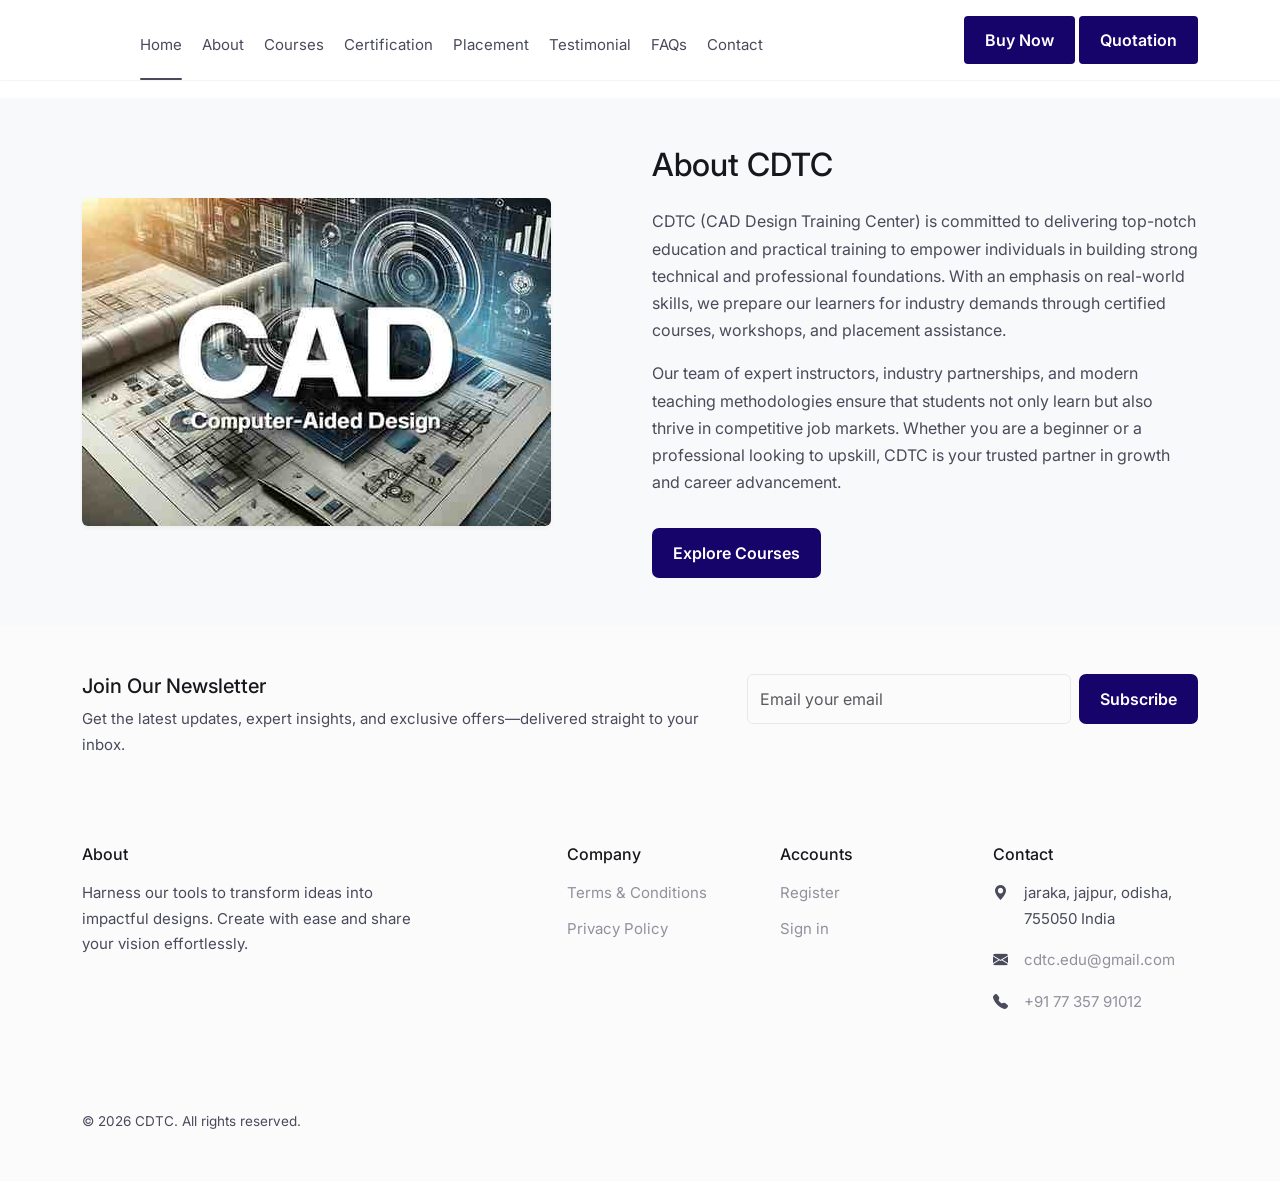
==== about.html @ 12bd9ea6 "added separate pages" ====
<!DOCTYPE html>
<html lang="en">

<head>
    <meta charset="utf-8">
    <meta name="viewport" content="width=device-width, initial-scale=1">
    <title> CDTC Official </title>

    <!-- ======= Google Font =======-->
    <link rel="preconnect" href="https://fonts.googleapis.com">
    <link rel="preconnect" href="https://fonts.gstatic.com" crossorigin="">
    <link href="https://fonts.googleapis.com/css2?family=Inter:wght@100..900&amp;display=swap" rel="stylesheet">
    <!-- End Google Font-->

    <!-- ======= Styles =======-->
    <link href="assets/vendors/bootstrap/bootstrap.min.css" rel="stylesheet">
    <link href="assets/vendors/bootstrap-icons/font/bootstrap-icons.min.css" rel="stylesheet">
    <link href="assets/vendors/glightbox/glightbox.min.css" rel="stylesheet">
    <link href="assets/vendors/swiper/swiper-bundle.min.css" rel="stylesheet">
    <link href="assets/vendors/aos/aos.css" rel="stylesheet">
    <!-- End Styles-->

    <!-- ======= Theme Style =======-->
    <link href="assets/css/style.css" rel="stylesheet">
    <!-- End Theme Style-->



    <!-- ======= Apply theme =======-->
    <script>
        // Apply the theme as early as possible to avoid flicker
        (function () {
            const storedTheme = localStorage.getItem('theme') || 'light';
            document.documentElement.setAttribute('data-bs-theme', storedTheme);
        })();
    </script>
</head>

<body>


    <!-- ======= Site Wrap =======-->
    <div class="site-wrap">

        <!-- ======= Header =======-->
        <header class="fbs__net-navbar navbar navbar-expand-lg dark" aria-label="freebootstrap.net navbar">
            <div class="container d-flex align-items-center justify-content-between">


                <!-- Start Logo-->
                <a class="navbar-brand w-auto" href="index.html">
                  
                   <!-- <img class="logo dark img-fluid" src="assets/images/logo-dark.svg"
                        alt="FreeBootstrap.net image placeholder">

                  <img class="logo light img-fluid" src="assets/images/logo-light.svg"
                        alt="FreeBootstrap.net image placeholder">
                </a> -->
                <!-- End Logo-->

                <!-- Start offcanvas-->
                <div class="offcanvas offcanvas-start w-75" id="fbs__net-navbars" tabindex="-1"
                    aria-labelledby="fbs__net-navbarsLabel">


                    <div class="offcanvas-header">
                        <div class="offcanvas-header-logo">

                            <a class="logo-link" id="fbs__net-navbarsLabel" href="index.html">


                             <img class="logo dark img-fluid" src="assets/images/logo-dark.svg"
                                    alt="FreeBootstrap.net image placeholder">

                               <img class="logo light img-fluid" src="assets/images/logo-light.svg"
                                    alt="FreeBootstrap.net image placeholder"></a>

                        </div>
                        <button class="btn-close btn-close-black" type="button" data-bs-dismiss="offcanvas"
                            aria-label="Close"></button>
                    </div>

                <div class="offcanvas-body align-items-lg-center">
                    <ul class="navbar-nav nav me-auto ps-lg-5 mb-2 mb-lg-0">
                        <li class="nav-item"><a class="nav-link scroll-link active" aria-current="page" href="index.html">Home</a></li>
                        <li class="nav-item"><a class="nav-link scroll-link" href="about.html">About</a></li>
                        <li class="nav-item"><a class="nav-link scroll-link" href="course.html">Courses</a></li>
                        <li class="nav-item"><a class="nav-link scroll-link" href="certification.html">Certification</a>
                        </li>
                        <li class="nav-item"><a class="nav-link scroll-link" href="placement.html">Placement</a></li>
                        <li class="nav-item"><a class="nav-link scroll-link" href="testimonial.html">Testimonial</a>
                        </li>
                        <li class="nav-item"><a class="nav-link scroll-link" href="faqs.html">FAQs</a></li>
                        <li class="nav-item"><a class="nav-link scroll-link" href="contact.html">Contact</a></li>
                    </ul>
                </div>
                </div>
                <!-- End offcanvas-->

                <div class="ms-auto w-auto">


                    <div class="header-social d-flex align-items-center gap-1"><a class="btn btn-primary py-2"
                            href="#">Buy Now</a>
                        <div class="header-social d-flex align-items-center gap-1"><a class="btn btn-primary py-2"
                                href="./assets/pages/quotation.html">Quotation</a>

                            <button class="fbs__net-navbar-toggler justify-content-center align-items-center ms-auto"
                                data-bs-toggle="offcanvas" data-bs-target="#fbs__net-navbars"
                                aria-controls="fbs__net-navbars" aria-label="Toggle navigation" aria-expanded="false">
                                <svg class="fbs__net-icon-menu" xmlns="http://www.w3.org/2000/svg" width="24"
                                    height="24" viewbox="0 0 24 24" fill="none" stroke="currentColor" stroke-width="2"
                                    stroke-linecap="round" stroke-linejoin="round">
                                    <line x1="21" x2="3" y1="6" y2="6"></line>
                                    <line x1="15" x2="3" y1="12" y2="12"></line>
                                    <line x1="17" x2="3" y1="18" y2="18"></line>
                                </svg>
                                <svg class="fbs__net-icon-close" xmlns="http://www.w3.org/2000/svg" width="24"
                                    height="24" viewbox="0 0 24 24" fill="none" stroke="currentColor" stroke-width="2"
                                    stroke-linecap="round" stroke-linejoin="round">
                                    <path d="M18 6 6 18"></path>
                                    <path d="m6 6 12 12"></path>
                                </svg>
                            </button>

                        </div>

                    </div>
                </div>
        </header>
        <div style="height: 50px;"></div>
        <!-- End Header-->

        <!-- ======= Main =======-->
        <main>

    <!-- ======= About Section =======-->
    <section id="about" class="pt-5 pb-5 bg-light mt-5">
        <div class="container">
            <div class="row align-items-center">
                <div class="col-md-6 mb-4 mb-md-0" data-aos="fade-right">
                    <img src="./assets//AdvantagesofSolidworksOverAutoca-1.jpeg" alt="About CDTC" class="img-fluid rounded shadow-sm">
                </div>
                <div class="col-md-6" data-aos="fade-left">
                    <h2 class="mb-4">About CDTC</h2>
                    <p>
                        CDTC (CAD Design Training Center) is committed to delivering top-notch education and
                        practical training
                        to empower individuals in building strong technical and professional foundations. With an emphasis
                        on real-world
                        skills, we prepare our learners for industry demands through certified courses, workshops, and
                        placement assistance.
                    </p>
                    <p>
                        Our team of expert instructors, industry partnerships, and modern teaching methodologies ensure that
                        students not
                        only learn but also thrive in competitive job markets. Whether you are a beginner or a professional
                        looking to upskill,
                        CDTC is your trusted partner in growth and career advancement.
                    </p>
                    <a href="course.html" class="btn btn-primary mt-3">Explore Courses</a>
                </div>
            </div>
        </div>
    </section>


    <!-- ======= End About Section =======-->

    
            <!-- ======= Footer =======-->
            <footer class="footer pt-5 pb-5">
                <div class="container">
                    <div class="row mb-5 pb-4">
                        <div class="col-md-7">
                            <h2 class="fs-5">Join Our Newsletter</h2>
                            <p>Get the latest updates, expert insights, and exclusive offers—delivered straight to your
                                inbox.</p>

                        </div>
                        <div class="col-md-5">
                            <form class="d-flex gap-2">
                                <input class="form-control" type="email" placeholder="Email your email" required="">
                                <button class="btn btn-primary fs-6" type="submit">Subscribe</button>
                            </form>
                        </div>
                    </div>
                    <div class="row justify-content-between mb-5 g-xl-5">
                        <div class="col-md-4 mb-5 mb-lg-0">
                            <h3 class="mb-3">About</h3>
                            <p class="mb-4">Harness our tools to transform ideas into impactful designs. Create with
                                ease and share your vision
                                effortlessly.</p>

                        </div>
                        <div class="col-md-7">
                            <div class="row g-2">
                                <div class="col-md-6 col-lg-4 mb-4 mb-lg-0">
                                    <h3 class="mb-3">Company</h3>
                                    <ul class="list-unstyled">

                                        <li><a href="page-terms-conditions.html">Terms &amp; Conditions</a></li>
                                        <li><a href="page-privacy-policy.html">Privacy Policy</a></li>

                                    </ul>
                                </div>
                                <div class="col-md-6 col-lg-4 mb-4 mb-lg-0">
                                    <h3 class="mb-3">Accounts</h3>
                                    <ul class="list-unstyled">
                                        <li><a href="page-signup.html">Register</a></li>
                                        <li><a href="page-signin.html">Sign in</a></li>



                                    </ul>
                                </div>
                                <div class="col-md-6 col-lg-4 mb-4 mb-lg-0 quick-contact">
                                    <h3 class="mb-3">Contact</h3>
                                    <p class="d-flex mb-3"><i class="bi bi-geo-alt-fill me-3"></i><span>jaraka, jajpur,
                                            odisha,
                                            <br> 755050 India</span></p>
                                    <a class="d-flex mb-3"
                                        href="https://mail.google.com/mail/?view=cm&fs=1&to=cdtc.edu@gmail.com"><i
                                            class="bi bi-envelope-fill me-3"></i><span>cdtc.edu@gmail.com
                                        </span></a>
                                    <a class="d-flex mb-3" href="tel://+123456789900"><i
                                            class="bi bi-telephone-fill me-3"></i><span>+91 77 357 91012</span></a><a
                                        class="d-flex mb-3" href="https://freebootstrap.net"></a>
                                </div>
                            </div>
                        </div>
                    </div>
                    <div class="row credits pt-3">
                        <div class="col-xl-8 text-center text-xl-start mb-3 mb-xl-0">
            
                            &copy;
                            <script>document.write(new Date().getFullYear());</script> CDTC.
                            All rights reserved.
                        </div>
                     
                    </div>
                </div>
            </footer>
            <!-- End Footer-->

        </main>
    </div>

    <!-- ======= Back to Top =======-->
    <button id="back-to-top"><i class="bi bi-arrow-up-short"></i></button>
    <!-- End Back to top-->

    <!-- ======= Javascripts =======-->
    <script src="assets/vendors/bootstrap/bootstrap.bundle.min.js"></script>
    <script src="assets/vendors/gsap/gsap.min.js"></script>
    <script src="assets/vendors/imagesloaded/imagesloaded.pkgd.min.js"></script>
    <script src="assets/vendors/isotope/isotope.pkgd.min.js"></script>
    <script src="assets/vendors/glightbox/glightbox.min.js"></script>
    <script src="assets/vendors/swiper/swiper-bundle.min.js"></script>
    <script src="assets/vendors/aos/aos.js"></script>
    <script src="assets/vendors/purecounter/purecounter.js"></script>
    <script src="assets/js/custom.js"></script>
    <script src="./assets/js/contactEmail.js"></script>
    <!-- End JavaScripts-->
</body>

</html>
---- assets/css/style.css ----
/*
Template name: Nova
Template author: FreeBootstrap.net
Author website: https://freebootstrap.net/
License: https://freebootstrap.net/license
Buy Pro
*/
:root,
[data-bs-theme=light] {
  --bs-body-bg: #ffffff;
  --bs-body-color: #494B5B;
  --bs-primary: #17046b;
  --bs-primary-rgb: 33, 92, 92;
  --bs-primary-hover: #1e1bd4;
  --bs-primary-hover-rgb: 20, 75, 75;
  --bs-secondary: #CCE8C9;
  --bs-secondary-rgb: 204, 232, 201;
  --bs-heading-color: #16181B;
  --inverse-color: #494B5B;
  --inverse-color-rgb: 73, 75, 91;
  --bs-link-color: var(--bs-primary);
  --nav-bg: #ffffff;
  --nav-color: #fff;
  --nav-hover-color: #1f6bff;
  --dropdown-bg: #ffffff;
  --dropdown-color: #1f6bff;
  --dropdown-hover-bg: #f7f7f7;
  --nav-inverse: #000000;
  --nav-inverse-alt: #ffffff;
}

.form-control:focus {
  color: #212529;
  background-color: #fff;
  border-color: #86b7fe;
  outline: 0;
  box-shadow: 0 0 0 0.25rem rgba(13, 110, 253, 0.25);
}



body {
  font: 1rem/1.7 "Inter", sans-serif;
  background-color: var(--bs-body-bg);
  color: var(--bs-body-color);
  -webkit-font-smoothing: antialiased;
  -moz-osx-font-smoothing: grayscale;
}

.site-wrap {
  position: relative;
}

::-moz-selection {
  background-color: var(--bs-black);
  color: var(--bs-white);
}

::selection {
  background-color: var(--bs-black);
  color: var(--bs-white);
}

a {
  -webkit-transition: 0.3s all ease-in-out;
  transition: 0.3s all ease-in-out;
  color: var(--bs-primary);
  text-decoration: underline;
}
a:hover {
  text-decoration: none;
}

h1,
h2,
h3,
h4,
h5,
h6 {
  color: var(--bs-heading-color);
}

.container {
  max-width: 1140px;
}

.section {
  padding: 70px 0;
  scroll-margin-top: 60px;
}
@media (max-width: 767.98px) {
  .section {
    padding: 40px 0;
  }
}
.section.first-section {
  padding-top: 100px;
}
@media (min-width: 992px) {
  .section.first-section {
    padding-top: 130px;
  }
}

.text-heading-color {
  color: var(--bs-heading-color);
}

.shadow-sm {
  -webkit-box-shadow: 0 0.125rem 0.25rem 0 rgba(var(--bs-black-rgb), 0.05) !important;
          box-shadow: 0 0.125rem 0.25rem 0 rgba(var(--bs-black-rgb), 0.05) !important;
}

.shadow {
  -webkit-box-shadow: 0 0.5rem 1rem 0 rgba(var(--bs-black-rgb), 0.05) !important;
          box-shadow: 0 0.5rem 1rem 0 rgba(var(--bs-black-rgb), 0.05) !important;
}

.shadow-lg {
  -webkit-box-shadow: 0 1rem 3rem 0 rgba(var(--bs-black-rgb), 0.05) !important;
          box-shadow: 0 1rem 3rem 0 rgba(var(--bs-black-rgb), 0.05) !important;
}

.list-checked {
  padding: 0;
  margin: 0;
  color: var(--bs-body-color);
}
.list-checked li {
  position: relative;
  margin-bottom: 10px;
  display: -webkit-box;
  display: -ms-flexbox;
  display: flex;
  -webkit-box-align: start;
      -ms-flex-align: start;
          align-items: start;
  gap: 10px;
}
.list-checked li i {
  width: 30px;
  height: 30px;
  text-align: center;
  line-height: 30px;
  display: inline-block;
  background-color: rgba(var(--bs-primary-rgb), 0.1);
  border-radius: 50%;
  color: var(--bs-primary);
  font-size: 20px;
}
.list-checked li:before {
  position: absolute;
  display: inline-block;
  left: 0;
  content: "";
  vertical-align: -0.125em;
  background-repeat: no-repeat;
  background-position: right center;
  background-size: 1.5625rem 1.5625rem;
  width: 1.5625rem;
  height: 1.5625rem;
}

.btn {
  padding: 12px 20px;
  background-color: var(--bs-primary);
  color: var(--bs-white);
  border: 1px solid transparent;
  border-radius: 7px;
  font-weight: 600;
  position: relative;
}
.btn:hover, .btn:active, .btn:focus {
  color: var(--bs-white);
  background-color: var(--bs-primary-hover) !important;
  border: 1px solid var(--bs-primary-hover) !important;
}
.btn.btn-white.hover-outline {
  background-color: var(--bs-white) !important;
  color: var(--bs-black) !important;
  border: 1px solid transparent !important;
}
.btn.btn-white.hover-outline:hover {
  color: var(--bs-white) !important;
  background-color: transparent !important;
  border: 1px solid var(--bs-white) !important;
}
.btn.btn-white-outline {
  border: 1px solid rgba(var(--inverse-color-rgb), 0.2) !important;
  color: var(--inverse-color) !important;
  background-color: transparent;
}
.btn.btn-white-outline:hover, .btn.btn-white-outline:focus, .btn.btn-white-outline:active {
  background-color: transparent !important;
  border: 1px solid rgba(var(--inverse-color-rgb), 0.5) !important;
}

.block-squares {
  position: absolute;
  bottom: -12px;
  right: 0;
  z-index: 1;
  width: auto;
}

.form-control {
  padding-top: 10px;
  padding-bottom: 10px;
  border-width: 1px;
  font-size: 16px;
  background-color: transparent;
  border-color: rgba(var(--inverse-color-rgb), 0.1);
}



.a-link i {
  font-size: 26px;
  margin-left: 10px;
  -webkit-transition: 0.25s all ease-in-out;
  transition: 0.25s all ease-in-out;
}
.a-link:hover i {
  margin-left: 15px;
}

.page-title {
  padding-top: 100px !important;
  padding-bottom: 50px !important;
  background-color: rgba(var(--inverse-color-rgb), 0.03);
}

.special-link .icons {
  display: inline-block;
  width: 38px;
  height: 38px;
  line-height: 38px;
  border-radius: 50%;
  text-align: center;
  position: relative;
  border: 1px solid rgba(var(--inverse-color-rgb), 0.2);
}

.special-link .icons i {
  font-size: 25px;
  position: relative;
  display: inline-block;
  position: absolute;
  -webkit-transition: 0.3s all ease-in-out;
  transition: 0.3s all ease-in-out;
}
.special-link .icons i.icon-1 {
  opacity: 1;
  visibility: visible;
  top: 50%;
  left: 50%;
  -webkit-transform: translate(-50%, -50%) rotate(-45deg);
          transform: translate(-50%, -50%) rotate(-45deg);
}
.special-link .icons i.icon-2 {
  opacity: 0;
  visibility: hidden;
  top: 80%;
  left: 20%;
  -webkit-transform: translate(-50%, -50%) rotate(-45deg);
          transform: translate(-50%, -50%) rotate(-45deg);
}
.special-link:hover .icons .icon-1 {
  opacity: 0;
  visibility: hidden;
  top: 20%;
  left: 80%;
  -webkit-transform: translate(-50%, -50%) rotate(-45deg);
          transform: translate(-50%, -50%) rotate(-45deg);
}
.special-link:hover .icons .icon-2 {
  opacity: 1;
  visibility: visible;
  top: 50%;
  left: 50%;
  -webkit-transform: translate(-50%, -50%) rotate(-45deg);
          transform: translate(-50%, -50%) rotate(-45deg);
}

.fbs__net-navbar {
  position: absolute;
  top: 0;
  -webkit-transition: 0.3s all ease-in-out;
  transition: 0.3s all ease-in-out;
  z-index: 99999;
  width: 100%;
  background-color: transparent !important;
  border: none;
}
@media (min-width: 992px) {
  .fbs__net-navbar {
    padding-top: 0;
    padding-bottom: 0;
  }
}
.fbs__net-navbar > .container {
  position: relative;
}
.fbs__net-navbar.relative {
  position: absolute;
}
.fbs__net-navbar .navbar-brand {
  color: var(--bs-white);
  font-size: 30px;
  font-weight: bold;
}
.fbs__net-navbar .navbar-brand .logo.dark {
  display: none;
}
.fbs__net-navbar .navbar-brand .logo.light {
  display: block;
}
.fbs__net-navbar .navbar-nav > li > .nav-link {
  position: relative;
  padding-top: 22px;
  padding-bottom: 22px;
  padding-left: 10px;
  padding-right: 10px;
  font-size: 0.9375rem;
  color: rgba(var(--bs-white-rgb), 1);
  -webkit-transition: 0.3s all ease;
  transition: 0.3s all ease;
  position: relative;
}
@media (max-width: 991.98px) {
  .fbs__net-navbar .navbar-nav > li > .nav-link {
    color: var(--inverse-color);
  }
}
.fbs__net-navbar .navbar-nav > li > .nav-link:before {
  content: "";
  position: absolute;
  width: calc(100% - 20px);
  -webkit-transform: scaleX(0);
          transform: scaleX(0);
  border-radius: 5px;
  height: 1.5px;
  bottom: 0;
  left: 10px;
  background: currentcolor;
  -webkit-transform-origin: bottom right;
          transform-origin: bottom right;
  -webkit-transition: -webkit-transform 0.35s ease-out;
  transition: -webkit-transform 0.35s ease-out;
  transition: transform 0.35s ease-out;
  transition: transform 0.35s ease-out, -webkit-transform 0.35s ease-out;
}
.fbs__net-navbar .navbar-nav > li > .nav-link:hover::before {
  -webkit-transform: scaleX(1);
          transform: scaleX(1);
  -webkit-transform-origin: bottom left;
          transform-origin: bottom left;
}
.fbs__net-navbar .navbar-nav > li > .nav-link:hover, .fbs__net-navbar .navbar-nav > li > .nav-link:focus {
  color: var(--bs-white);
}
@media (max-width: 991.98px) {
  .fbs__net-navbar .navbar-nav > li > .nav-link:hover, .fbs__net-navbar .navbar-nav > li > .nav-link:focus {
    color: var(--inverse-color) !important;
  }
}
@media (max-width: 767.98px) {
  .fbs__net-navbar .navbar-nav > li > .nav-link {
    padding-top: 5px;
    padding-bottom: 5px;
  }
}
.fbs__net-navbar .navbar-nav > li > .nav-link.active {
  color: var(--bs-white);
}
@media (max-width: 991.98px) {
  .fbs__net-navbar .navbar-nav > li > .nav-link.active {
    color: var(--inverse-color);
  }
}
.fbs__net-navbar .navbar-nav > li > .nav-link.active:before {
  content: "";
  -webkit-transform-origin: bottom left;
          transform-origin: bottom left;
  -webkit-transform: scaleX(1);
          transform: scaleX(1);
}
.fbs__net-navbar .navbar-nav > li > .nav-link.dropdown-toggle {
  display: -webkit-box;
  display: -ms-flexbox;
  display: flex;
  -webkit-box-align: center;
      -ms-flex-align: center;
          align-items: center;
  -webkit-box-pack: justify;
      -ms-flex-pack: justify;
          justify-content: space-between;
}
.fbs__net-navbar .navbar-nav > li > .nav-link.dropdown-toggle::after {
  display: none;
  content: "";
}
@media (max-width: 991.98px) {
  .fbs__net-navbar .navbar-nav > li > .nav-link {
    padding-top: 10px;
    padding-bottom: 10px;
  }
}
.fbs__net-navbar .navbar-nav .dropdown-menu {
  background-color: var(--nav-bg);
}
.fbs__net-navbar .navbar-nav .dropdown-menu .nav-link:hover {
  background-color: var(--dropdown-hover-bg) !important;
  color: var(--inverse-color);
}
.fbs__net-navbar .navbar-nav .dropdown-toggle::after {
  display: none;
}
.fbs__net-navbar .navbar-nav .dropdown-toggle .bi-chevron-down {
  margin-left: 0.5rem;
}
.fbs__net-navbar .fbs__net-navbar-toggler {
  width: 50px;
  height: 50px;
  border-radius: 50%;
  position: relative;
  background-color: var(--bs-black);
  color: var(--bs-white);
  border: none;
  display: none;
}
@media (max-width: 991.98px) {
  .fbs__net-navbar .fbs__net-navbar-toggler {
    display: -webkit-box;
    display: -ms-flexbox;
    display: flex;
  }
}
.fbs__net-navbar .navbar-brand {
  margin-right: 0 !important;
}
.fbs__net-navbar .navbar-nav .dropdown > .dropdown-menu,
.fbs__net-navbar .navbar-nav .dropend > .dropdown-menu,
.fbs__net-navbar .navbar-nav .dropstart > .dropdown-menu {
  border: none !important;
  padding-left: 10px;
  padding-right: 10px;
  -webkit-box-shadow: 0 0.1875rem 0.375rem rgba(var(--bs-black-rgb), 0.1);
          box-shadow: 0 0.1875rem 0.375rem rgba(var(--bs-black-rgb), 0.1);
}
@media (min-width: 992px) {
  .fbs__net-navbar .navbar-nav .dropdown > .dropdown-menu,
  .fbs__net-navbar .navbar-nav .dropend > .dropdown-menu,
  .fbs__net-navbar .navbar-nav .dropstart > .dropdown-menu {
    padding-left: 10px;
    padding-right: 10px;
    width: 200px;
    border: none;
  }
}
.fbs__net-navbar .navbar-nav .dropdown > .dropdown-menu .dropdown-item,
.fbs__net-navbar .navbar-nav .dropdown > .dropdown-menu .nav-link,
.fbs__net-navbar .navbar-nav .dropend > .dropdown-menu .dropdown-item,
.fbs__net-navbar .navbar-nav .dropend > .dropdown-menu .nav-link,
.fbs__net-navbar .navbar-nav .dropstart > .dropdown-menu .dropdown-item,
.fbs__net-navbar .navbar-nav .dropstart > .dropdown-menu .nav-link {
  font-size: 0.875rem;
  padding: 10px 10px;
  -webkit-transition: 0.3s all ease;
  transition: 0.3s all ease;
  border-radius: 0.5rem;
}
@media (min-width: 992px) {
  .fbs__net-navbar .navbar-nav .dropdown:hover > .dropdown-menu,
  .fbs__net-navbar .navbar-nav .dropend:hover > .dropdown-menu,
  .fbs__net-navbar .navbar-nav .dropstart:hover > .dropdown-menu {
    display: block;
    -webkit-animation: fadeInUp 0.3s ease;
            animation: fadeInUp 0.3s ease;
  }
}
@media (min-width: 992px) {
  .fbs__net-navbar .navbar-nav .dropend:hover > .dropdown-menu {
    position: absolute;
    top: 0;
    left: 100%;
    -webkit-animation: fadeInRight 0.3s ease;
            animation: fadeInRight 0.3s ease;
  }
}
@media (min-width: 992px) {
  .fbs__net-navbar .navbar-nav .dropstart:hover > .dropdown-menu {
    position: absolute;
    top: 0;
    right: 100%;
    -webkit-animation: fadeInLeft 0.3s ease;
            animation: fadeInLeft 0.3s ease;
  }
}
.fbs__net-navbar .navbar-nav .dropdown-toggle::before {
  display: none;
}
.fbs__net-navbar .navbar-nav .dropdown-toggle::after {
  display: none;
}
.fbs__net-navbar .navbar-nav li.dropend > a,
.fbs__net-navbar .navbar-nav li.dropstart > a {
  position: relative;
}
.fbs__net-navbar .navbar-nav li.dropend > a .bi,
.fbs__net-navbar .navbar-nav li.dropstart > a .bi {
  position: absolute;
  right: 10px;
  top: 50%;
  -webkit-transform: translateY(-50%);
          transform: translateY(-50%);
}
@media (max-width: 991.98px) {
  .fbs__net-navbar .navbar-nav li.dropend > a .bi,
  .fbs__net-navbar .navbar-nav li.dropstart > a .bi {
    -webkit-transform: rotate(90deg);
            transform: rotate(90deg);
    margin-top: -10px;
  }
}
.fbs__net-navbar .navbar-nav li.dropend > a::after,
.fbs__net-navbar .navbar-nav li.dropstart > a::after {
  display: none;
}
.fbs__net-navbar .navbar-nav li.dropend > a {
  position: relative;
}
.fbs__net-navbar .navbar-nav li.dropend > a:hover {
  background-color: var(--dropdown-hover-bg) !important;
}
.fbs__net-navbar .navbar-nav li.dropend > a .caret {
  position: absolute;
  right: 10px;
}
.fbs__net-navbar .navbar-nav li.dropstart > a {
  position: relative;
}
.fbs__net-navbar .navbar-nav li.dropstart > a:hover {
  background-color: var(--dropdown-hover-bg) !important;
}
.fbs__net-navbar .navbar-nav li.dropstart > a .caret {
  position: absolute;
  left: 10px;
}
.fbs__net-navbar .navbar-toggler:hover, .fbs__net-navbar .navbar-toggler:focus, .fbs__net-navbar .navbar-toggler:active {
  outline: none;
  -webkit-box-shadow: none;
          box-shadow: none;
}
.fbs__net-navbar .header-social a {
  -webkit-transition: 0.3s all ease;
  transition: 0.3s all ease;
  color: var(--bs-white);
  width: 30px;
  height: 30px;
  line-height: 30px;
  text-align: center;
  border-radius: 4px;
  display: inline-block;
  background-color: transparent;
}
.fbs__net-navbar .header-social a:hover {
  background-color: rgba(var(--bs-white-rgb), 0.1);
}
@media (min-width: 992px) {
  .fbs__net-navbar .header-social a {
    color: var(--bs-white);
  }
}
.fbs__net-navbar .header-social .btn {
  width: auto !important;
  height: auto !important;
  background-color: var(--bs-primary) !important;
  color: var(--bs-white) !important;
}
@media (max-width: 575.98px) {
  .fbs__net-navbar .header-social .btn {
    display: none;
  }
}
.fbs__net-navbar.active {
  position: fixed;
  top: 0;
  width: 100%;
  background-color: var(--nav-bg) !important;
  -webkit-box-shadow: 0 0.1875rem 0.375rem rgba(var(--bs-black-rgb), 0.05) !important;
          box-shadow: 0 0.1875rem 0.375rem rgba(var(--bs-black-rgb), 0.05) !important;
}
.fbs__net-navbar.active .navbar-brand {
  color: rgba(var(--inverse-color-rgb), 1) !important;
}
.fbs__net-navbar.active .navbar-brand .logo.dark {
  display: block;
}

.fbs__net-navbar.active .navbar-brand .logo.light {
  display: none;
}

.fbs__net-navbar.active .nav-link {
  color: rgba(var(--inverse-color-rgb), 1) !important;
}
.fbs__net-navbar.active .nav-link:hover {
  color: rgba(var(--inverse-color-rgb), 1) !important;
}
.fbs__net-navbar.active .header-social a {
  -webkit-transition: 0.3s all ease;
  transition: 0.3s all ease;
  color: var(--inverse-color);
}
.fbs__net-navbar.active .header-social a:hover {
  background-color: rgba(var(--inverse-color-rgb), 0.1);
}
@media (min-width: 992px) {
  .fbs__net-navbar.active .header-social a {
    color: rgba(var(--inverse-color-rgb), 1) !important;
  }
}
.fbs__net-navbar.active .header-social .btn {
  width: auto !important;
  height: auto !important;
  background-color: var(--bs-primary) !important;
  color: var(--bs-white) !important;
}
.fbs__net-navbar.active .navbar-nav > li > .dropdown-toggle:hover {
  color: var(--inverse-color) !important;
}
.fbs__net-navbar.active .navbar-nav > li > .nav-link.dropdown-toggle::after {
  display: none;
  content: "";
}
.fbs__net-navbar.active .navbar-nav li.dropdown a:hover,
.fbs__net-navbar.active .navbar-nav li.dropend a:hover,
.fbs__net-navbar.active .navbar-nav li.dropstart a:hover {
  color: var(--inverse-color) !important;
}
.fbs__net-navbar .fbs__net-icon-menu {
  display: block;
}
.fbs__net-navbar .fbs__net-icon-close {
  display: none;
}
.offcanvas-active .fbs__net-navbar .fbs__net-icon-menu {
  display: none;
}
.offcanvas-active .fbs__net-navbar .fbs__net-icon-close {
  display: block;
}
.fbs__net-navbar.dark {
  -webkit-box-shadow: 0 0px 2px rgba(var(--inverse-color-rgb), 0.15);
          box-shadow: 0 0px 2px rgba(var(--inverse-color-rgb), 0.15);
}
.fbs__net-navbar.dark .navbar-brand .logo.dark {
  display: block;
}

.fbs__net-navbar.dark .navbar-brand .logo.light {
  display: none;
}

.fbs__net-navbar.dark a {
  color: var(--inverse-color) !important;
}
.fbs__net-navbar.dark a:hover {
  color: var(--inverse-color);
}
.fbs__net-navbar.dark .header-social a:hover {
  background-color: rgba(var(--inverse-color-rgb), 0.05);
}

.fbs__net-navbar.dark ul li a {
  color: rgba(var(--inverse-color-rgb), 1) !important;
}
.fbs__net-navbar.dark ul li a:hover {
  color: var(--inverse-color) !important;
}
.fbs__net-navbar .offcanvas-header .offcanvas-header-logo .logo-link .logo.dark {
  display: block;
}

.fbs__net-navbar .offcanvas-header .offcanvas-header-logo .logo-link .logo.light {
  display: none;
}


@-webkit-keyframes fadeInUp {
  from {
    opacity: 0;
    -webkit-transform: translateY(10px);
            transform: translateY(10px);
  }
  to {
    opacity: 1;
    -webkit-transform: translateY(0);
            transform: translateY(0);
  }
}

@keyframes fadeInUp {
  from {
    opacity: 0;
    -webkit-transform: translateY(10px);
            transform: translateY(10px);
  }
  to {
    opacity: 1;
    -webkit-transform: translateY(0);
            transform: translateY(0);
  }
}
@-webkit-keyframes fadeInRight {
  from {
    opacity: 0;
    -webkit-transform: translateX(10px);
            transform: translateX(10px);
  }
  to {
    opacity: 1;
    -webkit-transform: translateX(0);
            transform: translateX(0);
  }
}
@keyframes fadeInRight {
  from {
    opacity: 0;
    -webkit-transform: translateX(10px);
            transform: translateX(10px);
  }
  to {
    opacity: 1;
    -webkit-transform: translateX(0);
            transform: translateX(0);
  }
}
@-webkit-keyframes fadeInLeft {
  from {
    opacity: 0;
    -webkit-transform: translateX(-10px);
            transform: translateX(-10px);
  }
  to {
    opacity: 1;
    -webkit-transform: translateX(0);
            transform: translateX(0);
  }
}
@keyframes fadeInLeft {
  from {
    opacity: 0;
    -webkit-transform: translateX(-10px);
            transform: translateX(-10px);
  }
  to {
    opacity: 1;
    -webkit-transform: translateX(0);
            transform: translateX(0);
  }
}
.hero__v6 {
  padding: 10rem 0 !important;
}
.hero__v6 .hero-subtitle {
  background: color-mix(in srgb, var(--bs-secondary), transparent 70%);
  color: var(--bs-primary);
  display: inline-block;
  padding: 5px 12px;
  border-radius: 7px;
  font-weight: 600;
  font-size: 0.75rem;
  margin-bottom: 10px;
}

.hero__v6 .hero-title {
  font-size: 48px;
}
@media (max-width: 1199.98px) {
  .hero__v6 .hero-title {
    font-size: 40px;
  }
}
@media (max-width: 991.98px) {
  .hero__v6 .hero-title {
    font-size: 30px;
  }
}
.hero__v6 .logos .logos-title {
  font-size: 12px;
  letter-spacing: 1px;
  color: color-mix(in srgb, var(--bs-primary), transparent 10%);
}

.hero__v6 .logos img {
  width: 140px;
}
.hero__v6 .hero-img {
  position: relative;
}
.hero__v6 .hero-img .img-main {
  position: relative;
  z-index: 9;
}
.hero__v6 .hero-img .img-card {
  z-index: 10;
  border-radius: 20px;
  -webkit-box-shadow: 0 15px 40px 0 rgba(var(--bs-black-rgb), 0.1);
          box-shadow: 0 15px 40px 0 rgba(var(--bs-black-rgb), 0.1);
  position: absolute;
  max-width: 280px;
  bottom: -40px;
  left: -60px;
}
@media (max-width: 991.98px) {
  .hero__v6 .hero-img .img-card {
    left: 10px;
    max-width: 380px;
  }
}
@media (max-width: 575.98px) {
  .hero__v6 .hero-img .img-card {
    left: 10px;
    max-width: 280px;
  }
}

.features__v2 .icon {
  width: 60px;
  height: 60px;
  line-height: 60px;
  border-radius: 50%;
  background-color: var(--bs-secondary);
  color: var(--bs-primary);
}

.features__v2 .content {
  background-color: rgba(var(--bs-secondary-rgb), 0.2);
}

.features__v2 .btn-play i {
  width: 30px;
  height: 30px;
  line-height: 30px;
  border-radius: 50%;
  background-color: var(--bs-white);
  color: var(--bs-primary);
}

.about__v4 .subtitle {
  background-color: rgba(var(--bs-secondary-rgb), 0.2);
  color: var(--bs-primary);
  display: inline-block;
  padding: 5px 12px;
  border-radius: 7px;
  font-weight: 600;
  font-size: 0.75rem;
  margin-bottom: 10px;
}

.about__v4 .features li .icon {
  display: inline-block;
  width: 20px;
  height: 20px;
  line-height: 20px;
  background-color: var(--bs-primary);
  color: var(--bs-white);
}
.about__v4 .mission-statement {
  background-color: var(--bs-primary);
  position: relative;
  bottom: -20px;
  width: 100%;
}
.about__v4 .mission-statement h3 {
  font-size: 10px;
  color: var(--bs-secondary);
}
.about__v4 .mission-statement p {
  color: var(--bs-white);
}
.about__v4 .mission-icon {
  width: 50px;
  height: 50px;
  -webkit-box-flex: 0;
      -ms-flex: 0 0 50px;
          flex: 0 0 50px;
  line-height: 50px;
  display: inline-block;
  background-color: rgba(var(--bs-secondary-rgb), 0.1);
}
.about__v4 .mission-icon i {
  color: var(--bs-secondary);
}

.pricing__v2 .subtitle {
  background-color: rgba(var(--bs-secondary-rgb), 0.2);
  color: var(--bs-primary);
  display: inline-block;
  padding: 5px 12px;
  border-radius: 7px;
  font-weight: 600;
  font-size: 0.75rem;
  margin-bottom: 10px;
}

.pricing__v2 .price-table {
  border: 1px solid rgba(var(--inverse-color-rgb), 0.2);
}
.pricing__v2 .price-table .price {
  color: var(--bs-heading-color);
}
.pricing__v2 .price-table .price strong {
  font-size: 40px;
}
.pricing__v2 .price-table .icon {
  -webkit-box-flex: 0;
      -ms-flex: 0 0 20px;
          flex: 0 0 20px;
  width: 20px;
  height: 20px;
  line-height: 20px;
  text-align: center;
  border: 1px solid rgba(var(--bs-white-rgb), 0.2);
}
.pricing__v2 .popular {
  background-color: var(--bs-primary);
  color: var(--bs-white);
}
.pricing__v2 .popular .price {
  color: var(--bs-secondary);
}
.pricing__v2 .popular h3 {
  color: var(--bs-white);
}
.pricing__v2 .popular p {
  color: var(--bs-white);
}
.pricing__v2 .popular .pricing-features h4 {
  font-size: 12px;
  color: var(--bs-secondary);
}

.howitworks__v1 .subtitle {
  background-color: rgba(var(--bs-secondary-rgb), 0.2);
  color: var(--bs-primary);
  display: inline-block;
  padding: 5px 12px;
  border-radius: 7px;
  font-weight: 600;
  font-size: 0.75rem;
  margin-bottom: 10px;
}

.howitworks__v1 .step-card {
  position: relative;
}
.howitworks__v1 .step-card .step-number {
  width: 60px;
  height: 60px;
  line-height: 60px;
  display: inline-block;
  color: var(--bs-secondary);
  background-color: var(--bs-primary);
  font-size: 18px;
}
.howitworks__v1 .arch-line {
  position: absolute;
  top: 15px;
  width: 150px;
  right: 0;
  left: calc(100% + 24px);
  -webkit-transform: translateX(-50%);
          transform: translateX(-50%);
}
@media (max-width: 991.98px) {
  .howitworks__v1 .arch-line {
    display: none;
  }
}
.howitworks__v1 .arch-line.reverse {
  top: 20px;
}

.services__v3 .subtitle {
  background-color: rgba(var(--bs-secondary-rgb), 0.2);
  color: var(--bs-primary);
  display: inline-block;
  padding: 5px 12px;
  border-radius: 7px;
  font-weight: 600;
  font-size: 0.75rem;
  margin-bottom: 10px;
}

.services__v3 .icon {
  display: inline-block;
  position: relative;
  color: var(--bs-primary) !important;
}

.services__v3 .icon:before {
  content: "";
  position: absolute;
  z-index: -1;
  width: 40px;
  height: 40px;
  right: -10px;
  bottom: 0px;
  border-radius: 50%;
  background-color: rgba(var(--bs-secondary-rgb), 1);
}

.services__v3 .icon svg {
  width: 50px;
}
.services__v3 .service-card {
  border: 1px solid rgba(var(--inverse-color-rgb), 0.2);
}

.faq__v2 {
  background-color: rgba(var(--inverse-color-rgb), 0.02);
}

.faq__v2 .subtitle {
  background-color: rgba(var(--bs-secondary-rgb), 0.2);
  color: var(--bs-primary);
  display: inline-block;
  padding: 5px 12px;
  border-radius: 7px;
  font-weight: 600;
  font-size: 0.75rem;
  margin-bottom: 10px;
}

.faq__v2 .custom-accordion {
  --bs-accordion-bg: var(--bs-body-bg);
  --bs-accordion-btn-icon: url("");
  --bs-accordion-btn-active-icon: url("");
}

.faq__v2 .custom-accordion .accordion-button {
  position: relative;
  padding-right: 50px;
}
.faq__v2 .custom-accordion .accordion-button::after {
  content: "\f4fe";
  font-family: "bootstrap-icons" !important;
  font-style: normal;
  font-weight: 400 !important;
  font-variant: normal;
  text-transform: none;
  right: 20px;
  top: 15px;
  width: 18px;
  height: 14px;
  font-size: 30px;
  color: var(--inverse-color);
  -webkit-transform-origin: center center;
          transform-origin: center center;
  -webkit-transform: rotate(0deg);
          transform: rotate(0deg);
  line-height: 1;
  position: absolute;
  -webkit-font-smoothing: antialiased;
}

.faq__v2 .custom-accordion .accordion-button:not(.collapsed)::after {
  -webkit-transform: rotate(0deg);
          transform: rotate(0deg);
  content: "\f2ea";
}
.faq__v2 .custom-accordion .accordion-item {
  border: none;
  margin-bottom: 10px;
  border-radius: 10px;
  overflow: hidden;
  -webkit-transition: 0.3s all ease-in-out;
  transition: 0.3s all ease-in-out;
}
.faq__v2 .custom-accordion .accordion-item .accordion-header .accordion-button {
  outline: none;
  -webkit-box-shadow: none;
          box-shadow: none;
  font-size: 18px;
  font-weight: 500;
  color: var(--bs-heading-color);
  padding-top: 20px;
  padding-bottom: 20px;
  border: none;
}
.faq__v2 .custom-accordion .accordion-item .accordion-header .accordion-button:not(.collapsed) {
  background-color: transparent;
  color: var(--inverse-color);
  -webkit-box-shadow: 0 1px 1px rgba(var(--inverse-color-rgb), 0.05);
          box-shadow: 0 1px 1px rgba(var(--inverse-color-rgb), 0.05);
}
.faq__v2 .custom-accordion .accordion-item .accordion-body {
  border-top: none;
}

.stats__v3 .content {
  padding-top: 70px;
  padding-bottom: 70px;
  background-color: var(--bs-primary);
  color: var(--bs-white);
  overflow: hidden;
  position: relative;
}
.stats__v3 .content h3 {
  color: var(--bs-secondary);
}
.stats__v3 .content .rounded-borders {
  position: absolute;
  bottom: 0;
  right: 0;
  width: 500px;
  height: 500px;
}
.stats__v3 .content .rounded-borders .rounded-border-1,
.stats__v3 .content .rounded-borders .rounded-border-2,
.stats__v3 .content .rounded-borders .rounded-border-3 {
  border: 1px solid var(--bs-secondary);
  width: 500px;
  height: 500px;
  border-radius: 50%;
  position: absolute;
}
.stats__v3 .content .rounded-borders .rounded-border-1 {
  right: 20px;
  top: 20px;
}
.stats__v3 .content .rounded-borders .rounded-border-2 {
  right: 40px;
  top: 40px;
}

.testimonials__v2 .subtitle {
  background-color: rgba(var(--bs-secondary-rgb), 0.2);
  color: var(--bs-primary);
  display: inline-block;
  padding: 5px 12px;
  border-radius: 7px;
  font-weight: 600;
  font-size: 0.75rem;
  margin-bottom: 10px;
}

.testimonials__v2 .testimonial {
  border: 1px solid rgba(var(--inverse-color-rgb), 0.2);
}
.testimonials__v2 .testimonial-author .author-img {
  -webkit-box-flex: 0;
      -ms-flex: 0 0 50px;
          flex: 0 0 50px;
}

.contact__v2 .subtitle {
  background-color: rgba(var(--bs-secondary-rgb), 0.2);
  color: var(--bs-primary);
  display: inline-block;
  padding: 5px 12px;
  border-radius: 7px;
  font-weight: 600;
  font-size: 0.75rem;
  margin-bottom: 10px;
}

.contact__v2 .icon {
  width: 50px;
  height: 50px;
  line-height: 50px;
  text-align: center;
  border: 1px solid rgba(var(--inverse-color-rgb), 0.2);
  border-radius: 50%;
}

.footer {
  background-color: rgba(var(--inverse-color-rgb), 0.02);
  font-size: 15px;
}

.footer h2, .footer h3, .footer h4 {
  font-size: 16px;
}
.footer ul li {
  padding: 0;
  margin: 0 0 10px 0;
}
.footer a {
  color: rgba(var(--inverse-color-rgb), 0.6);
  text-decoration: none;
}
.footer a:hover {
  color: var(--inverse-color);
}
.footer a .badge {
  -webkit-transition: 0.3s all ease;
  transition: 0.3s all ease;
  background-color: rgba(var(--bs-primary-rgb), 0.1);
  color: var(--bs-primary);
}
.footer a:hover .badge {
  background-color: rgba(var(--bs-primary-rgb), 1);
  color: var(--bs-white);
}
.footer .quick-contact i {
  color: var(--inverse-color);
}
.footer .credits {
  font-size: 13.5px;
}

#back-to-top {
  position: fixed;
  bottom: 0px;
  right: 20px;
  visibility: hidden;
  opacity: 0;
  background-color: var(--bs-primary);
  color: white;
  border: none;
  border-radius: 50%;
  padding: 10px;
  cursor: pointer;
  -webkit-box-shadow: 0 4px 8px rgba(0, 0, 0, 0.1);
          box-shadow: 0 4px 8px rgba(0, 0, 0, 0.1);
  -webkit-transition: all 0.3s ease-in-out;
  transition: all 0.3s ease-in-out;
  z-index: 1000;
  width: 40px;
  height: 40px;
}
#back-to-top i {
  font-size: 24px;
  position: absolute;
  left: 50%;
  top: 50%;
  -webkit-transform: translate(-50%, -50%);
          transform: translate(-50%, -50%);
}
#back-to-top.show {
  bottom: 20px;
  opacity: 1;
  visibility: visible;
}
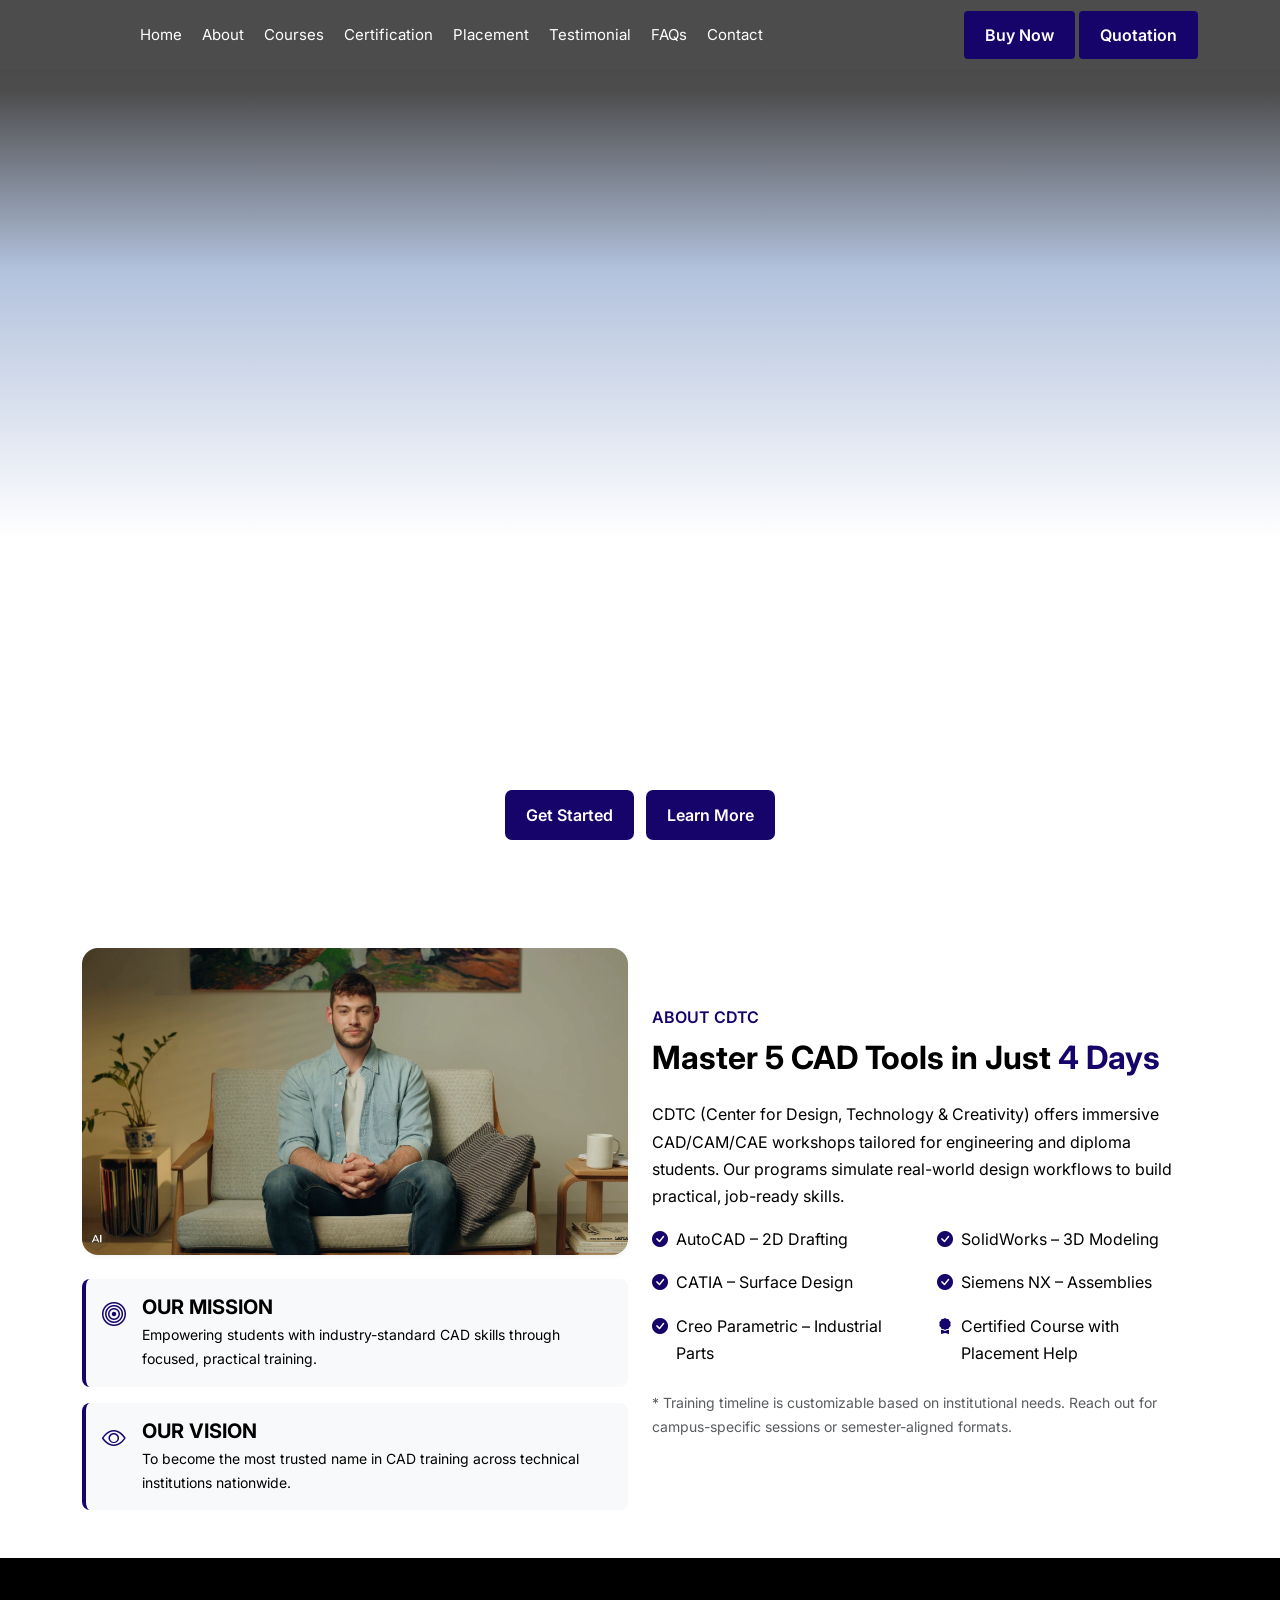
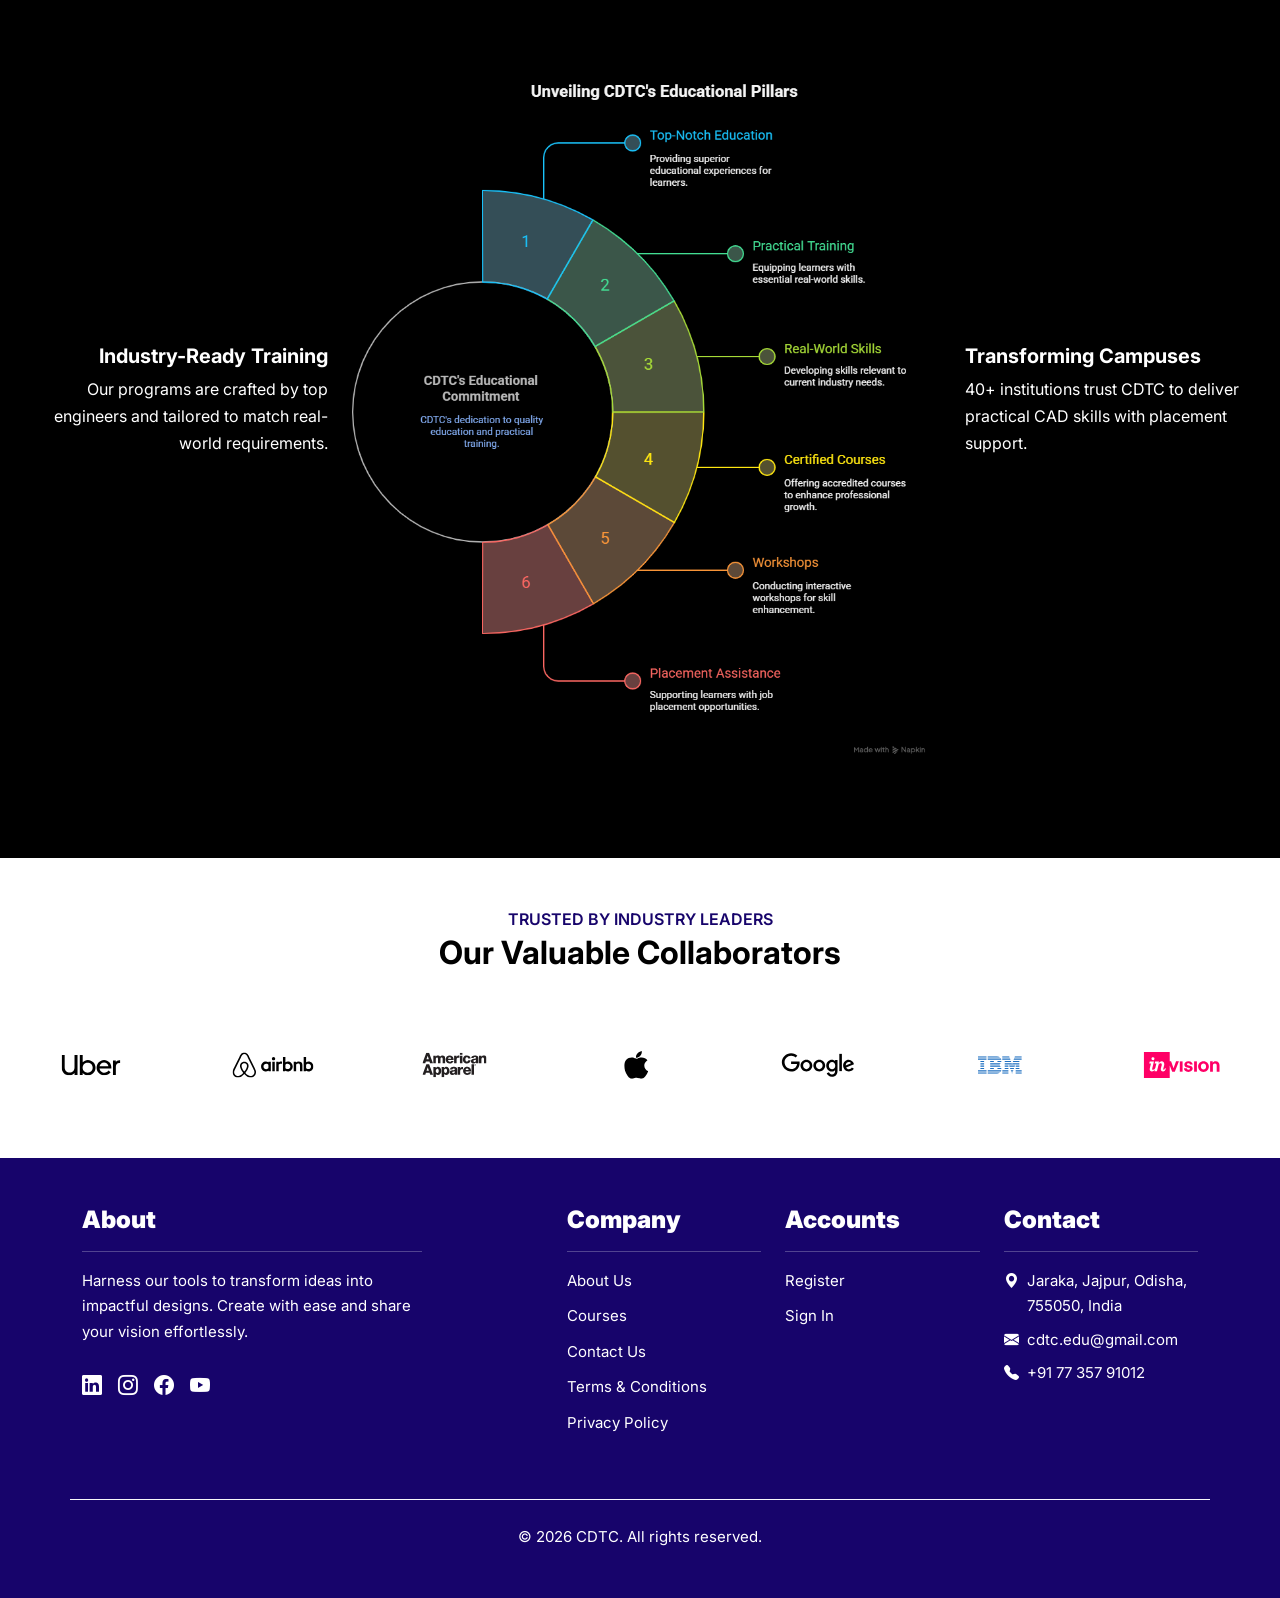
==== commit a9627c77: "about" ====
--- a/about.html
+++ b/about.html
@@ -1,17 +1,16 @@
 <!DOCTYPE html>
 <html lang="en">
-
-<head>
+  <head>
     <meta charset="utf-8">
     <meta name="viewport" content="width=device-width, initial-scale=1">
     <title> CDTC Official </title>
-
+     
     <!-- ======= Google Font =======-->
     <link rel="preconnect" href="https://fonts.googleapis.com">
     <link rel="preconnect" href="https://fonts.gstatic.com" crossorigin="">
     <link href="https://fonts.googleapis.com/css2?family=Inter:wght@100..900&amp;display=swap" rel="stylesheet">
     <!-- End Google Font-->
-
+    
     <!-- ======= Styles =======-->
     <link href="assets/vendors/bootstrap/bootstrap.min.css" rel="stylesheet">
     <link href="assets/vendors/bootstrap-icons/font/bootstrap-icons.min.css" rel="stylesheet">
@@ -19,229 +18,411 @@
     <link href="assets/vendors/swiper/swiper-bundle.min.css" rel="stylesheet">
     <link href="assets/vendors/aos/aos.css" rel="stylesheet">
     <!-- End Styles-->
-
+    
     <!-- ======= Theme Style =======-->
     <link href="assets/css/style.css" rel="stylesheet">
     <!-- End Theme Style-->
 
-
-
+  
+    
     <!-- ======= Apply theme =======-->
     <script>
-        // Apply the theme as early as possible to avoid flicker
-        (function () {
-            const storedTheme = localStorage.getItem('theme') || 'light';
-            document.documentElement.setAttribute('data-bs-theme', storedTheme);
-        })();
+      // Apply the theme as early as possible to avoid flicker
+      (function() {
+      const storedTheme = localStorage.getItem('theme') || 'light';
+      document.documentElement.setAttribute('data-bs-theme', storedTheme);
+      })();
     </script>
-</head>
-
-<body>
-
-
+  </head>
+  <body>
+    
+    
     <!-- ======= Site Wrap =======-->
     <div class="site-wrap">
-
-        <!-- ======= Header =======-->
-        <header class="fbs__net-navbar navbar navbar-expand-lg dark" aria-label="freebootstrap.net navbar">
-            <div class="container d-flex align-items-center justify-content-between">
-
-
-                <!-- Start Logo-->
-                <a class="navbar-brand w-auto" href="index.html">
-                  
-                   <!-- <img class="logo dark img-fluid" src="assets/images/logo-dark.svg"
-                        alt="FreeBootstrap.net image placeholder">
-
-                  <img class="logo light img-fluid" src="assets/images/logo-light.svg"
-                        alt="FreeBootstrap.net image placeholder">
-                </a> -->
-                <!-- End Logo-->
-
-                <!-- Start offcanvas-->
-                <div class="offcanvas offcanvas-start w-75" id="fbs__net-navbars" tabindex="-1"
-                    aria-labelledby="fbs__net-navbarsLabel">
-
-
-                    <div class="offcanvas-header">
-                        <div class="offcanvas-header-logo">
-
-                            <a class="logo-link" id="fbs__net-navbarsLabel" href="index.html">
-
-
-                             <img class="logo dark img-fluid" src="assets/images/logo-dark.svg"
-                                    alt="FreeBootstrap.net image placeholder">
-
-                               <img class="logo light img-fluid" src="assets/images/logo-light.svg"
-                                    alt="FreeBootstrap.net image placeholder"></a>
-
-                        </div>
-                        <button class="btn-close btn-close-black" type="button" data-bs-dismiss="offcanvas"
-                            aria-label="Close"></button>
-                    </div>
-
-                <div class="offcanvas-body align-items-lg-center">
-                    <ul class="navbar-nav nav me-auto ps-lg-5 mb-2 mb-lg-0">
-                        <li class="nav-item"><a class="nav-link scroll-link active" aria-current="page" href="index.html">Home</a></li>
-                        <li class="nav-item"><a class="nav-link scroll-link" href="about.html">About</a></li>
-                        <li class="nav-item"><a class="nav-link scroll-link" href="course.html">Courses</a></li>
-                        <li class="nav-item"><a class="nav-link scroll-link" href="certification.html">Certification</a>
-                        </li>
-                        <li class="nav-item"><a class="nav-link scroll-link" href="placement.html">Placement</a></li>
-                        <li class="nav-item"><a class="nav-link scroll-link" href="testimonial.html">Testimonial</a>
-                        </li>
-                        <li class="nav-item"><a class="nav-link scroll-link" href="faqs.html">FAQs</a></li>
-                        <li class="nav-item"><a class="nav-link scroll-link" href="contact.html">Contact</a></li>
-                    </ul>
-                </div>
-                </div>
-                <!-- End offcanvas-->
-
-                <div class="ms-auto w-auto">
-
-
-                    <div class="header-social d-flex align-items-center gap-1"><a class="btn btn-primary py-2"
-                            href="#">Buy Now</a>
-                        <div class="header-social d-flex align-items-center gap-1"><a class="btn btn-primary py-2"
-                                href="./assets/pages/quotation.html">Quotation</a>
-
-                            <button class="fbs__net-navbar-toggler justify-content-center align-items-center ms-auto"
-                                data-bs-toggle="offcanvas" data-bs-target="#fbs__net-navbars"
-                                aria-controls="fbs__net-navbars" aria-label="Toggle navigation" aria-expanded="false">
-                                <svg class="fbs__net-icon-menu" xmlns="http://www.w3.org/2000/svg" width="24"
-                                    height="24" viewbox="0 0 24 24" fill="none" stroke="currentColor" stroke-width="2"
-                                    stroke-linecap="round" stroke-linejoin="round">
-                                    <line x1="21" x2="3" y1="6" y2="6"></line>
-                                    <line x1="15" x2="3" y1="12" y2="12"></line>
-                                    <line x1="17" x2="3" y1="18" y2="18"></line>
-                                </svg>
-                                <svg class="fbs__net-icon-close" xmlns="http://www.w3.org/2000/svg" width="24"
-                                    height="24" viewbox="0 0 24 24" fill="none" stroke="currentColor" stroke-width="2"
-                                    stroke-linecap="round" stroke-linejoin="round">
-                                    <path d="M18 6 6 18"></path>
-                                    <path d="m6 6 12 12"></path>
-                                </svg>
-                            </button>
-
-                        </div>
-
-                    </div>
-                </div>
-        </header>
-        <div style="height: 50px;"></div>
+      
+      
+      <!-- ======= Header =======-->
+<header class="fbs__net-navbar navbar navbar-expand-lg fixed-top bg-white shadow-sm" aria-label="freebootstrap.net navbar">
+  <div class="container d-flex align-items-center justify-content-between">
+    
+    <!-- Start Logo-->
+    <a class="navbar-brand w-auto" href="index.html">
+      <!-- Uncomment to use a text logo -->
+      <!-- Vertex --> 
+      
+      <!-- 
+      <img class="logo dark img-fluid" src="assets/images/logo-dark.svg" alt="FreeBootstrap.net image placeholder"> 
+      <img class="logo light img-fluid" src="assets/images/logo-light.svg" alt="FreeBootstrap.net image placeholder"> 
+      -->
+    </a>
+    <!-- End Logo-->
+
+    <!-- Start offcanvas-->
+    <div class="offcanvas offcanvas-start w-75" id="fbs__net-navbars" tabindex="-1" aria-labelledby="fbs__net-navbarsLabel">
+      
+      <div class="offcanvas-header">
+        <div class="offcanvas-header-logo">
+          <a class="logo-link" id="fbs__net-navbarsLabel" href="index.html">
+            <!-- logo dark -->
+            <!-- <img class="logo dark img-fluid" src="assets/images/logo-dark.svg" alt="FreeBootstrap.net image placeholder">  -->
+            <!-- logo light -->
+            <img class="logo light img-fluid" src="assets/images/logo-light.svg" alt="FreeBootstrap.net image placeholder">
+          </a>
+        </div>
+        <button class="btn-close btn-close-black" type="button" data-bs-dismiss="offcanvas" aria-label="Close"></button>
+      </div>
+
+      <div class="offcanvas-body align-items-lg-center">
+        <ul class="navbar-nav nav me-auto ps-lg-5 mb-2 mb-lg-0">
+          <li class="nav-item"><a class="nav-link scroll-link" href="index.html">Home</a></li>
+          <li class="nav-item"><a class="nav-link scroll-link" href="about.html">About</a></li>
+          <li class="nav-item"><a class="nav-link scroll-link" href="course.html">Courses</a></li>
+          <li class="nav-item"><a class="nav-link scroll-link" href="certification.html">Certification</a></li>
+          <li class="nav-item"><a class="nav-link scroll-link" href="placement.html">Placement</a></li>
+          <li class="nav-item"><a class="nav-link scroll-link" href="testimonial.html">Testimonial</a></li>
+          <li class="nav-item"><a class="nav-link scroll-link" href="faqs.html">FAQs</a></li>
+          <li class="nav-item"><a class="nav-link scroll-link" href="contact.html">Contact</a></li>
+        </ul>
+      </div>
+    </div>
+    <!-- End offcanvas-->
+
+    <div class="ms-auto w-auto">
+      <div class="header-social d-flex align-items-center gap-1">
+        <a class="btn btn-primary py-2" href="#">Buy Now</a>
+        <a class="btn btn-primary py-2" href="./assets/pages/quotation.html">Quotation</a>
+
+        <button class="fbs__net-navbar-toggler justify-content-center align-items-center ms-auto" data-bs-toggle="offcanvas" data-bs-target="#fbs__net-navbars" aria-controls="fbs__net-navbars" aria-label="Toggle navigation" aria-expanded="false">
+          <svg class="fbs__net-icon-menu" xmlns="http://www.w3.org/2000/svg" width="24" height="24" viewbox="0 0 24 24" fill="none" stroke="currentColor" stroke-width="2" stroke-linecap="round" stroke-linejoin="round">
+            <line x1="21" x2="3" y1="6" y2="6"></line>
+            <line x1="15" x2="3" y1="12" y2="12"></line>
+            <line x1="17" x2="3" y1="18" y2="18"></line>
+          </svg>
+          <svg class="fbs__net-icon-close" xmlns="http://www.w3.org/2000/svg" width="24" height="24" viewbox="0 0 24 24" fill="none" stroke="currentColor" stroke-width="2" stroke-linecap="round" stroke-linejoin="round">
+            <path d="M18 6 6 18"></path>
+            <path d="m6 6 12 12"></path>
+          </svg>
+        </button>
+      </div>
+    </div>
+  </div>
+</header>
+<!-- End Header -->
+
+      
+      <!-- ======= Main =======-->
+      <main>
+        
+        
+<!-- ======= Hero with Video Background and Top Gradient Overlay ======= -->
+<section id="hero-video" style="position: relative; height: 100vh; overflow: hidden;">
+  <!-- Background Video -->
+  <video autoplay muted loop playsinline style="position: absolute; top: 0; left: 0; min-width: 100%; min-height: 100%; object-fit: cover; z-index: -1;">
+    <source src="assets/video/clay_4a485c49f2.mp4" type="video/mp4">
+    Your browser does not support the video tag.
+  </video>
+
+  <!-- Gradient Overlay: Black and Airbus Blue fade down -->
+  <div style="
+    position: absolute;
+    top: 0; left: 0;
+    width: 100%; height: 100%;
+    background: linear-gradient(to bottom, rgba(0, 0, 0, 0.7) 10%, rgba(0, 51, 141, 0.3) 30%, rgba(0, 51, 141, 0) 60%);
+    z-index: 0;">
+  </div>
+
+  <!-- Hero Content: Centered horizontally, aligned to bottom -->
+  <div class="container h-100 d-flex flex-column justify-content-end align-items-center text-center text-white" style="position: relative; z-index: 1; padding-bottom: 60px;">
+    <div>
+      <h1 class="display-4 fw-bold mb-4" style="color: #ffffff;">Design Beyond Engineering</h1>
+      <a href="#contact" class="btn btn-light me-2">Get Started</a>
+      <a href="#about" class="btn btn-outline-light">Learn More</a>
+    </div>
+  </div>
+</section>
+<!-- End Hero -->
         <!-- End Header-->
 
         <!-- ======= Main =======-->
         <main>
 
-    <!-- ======= About Section =======-->
-    <section id="about" class="pt-5 pb-5 bg-light mt-5">
-        <div class="container">
-            <div class="row align-items-center">
-                <div class="col-md-6 mb-4 mb-md-0" data-aos="fade-right">
-                    <img src="./assets//AdvantagesofSolidworksOverAutoca-1.jpeg" alt="About CDTC" class="img-fluid rounded shadow-sm">
-                </div>
-                <div class="col-md-6" data-aos="fade-left">
-                    <h2 class="mb-4">About CDTC</h2>
-                    <p>
-                        CDTC (CAD Design Training Center) is committed to delivering top-notch education and
-                        practical training
-                        to empower individuals in building strong technical and professional foundations. With an emphasis
-                        on real-world
-                        skills, we prepare our learners for industry demands through certified courses, workshops, and
-                        placement assistance.
-                    </p>
-                    <p>
-                        Our team of expert instructors, industry partnerships, and modern teaching methodologies ensure that
-                        students not
-                        only learn but also thrive in competitive job markets. Whether you are a beginner or a professional
-                        looking to upskill,
-                        CDTC is your trusted partner in growth and career advancement.
-                    </p>
-                    <a href="course.html" class="btn btn-primary mt-3">Explore Courses</a>
-                </div>
+<!-- ======= About CDTC Section ======= -->
+<section class="about__v4 section bg-white py-5" id="about">
+  <div class="container">
+    <div class="row align-items-center">
+
+      <!-- Left: Image + Mission/Vision -->
+      <div class="col-lg-6 mb-5 mb-lg-0" data-aos="fade-right">
+        <div class="img-wrap position-relative">
+          <img src="assets/images/videoframe_4240.png" alt="CAD Training" class="img-fluid rounded-4 shadow-sm">
+
+          <!-- Mission and Vision -->
+          <div class="d-flex flex-column gap-3 mt-4">
+            <div class="d-flex align-items-start gap-3 p-3 rounded-3 bg-light border-start border-4 border-primary">
+              <i class="bi bi-bullseye fs-4 text-primary"></i>
+              <div>
+                <h5 class="fw-bold text-uppercase mb-1">Our Mission</h5>
+                <p class="mb-0 small">Empowering students with industry-standard CAD skills through focused, practical training.</p>
+              </div>
             </div>
-        </div>
-    </section>
-
-
-    <!-- ======= End About Section =======-->
-
-    
-            <!-- ======= Footer =======-->
-            <footer class="footer pt-5 pb-5">
-                <div class="container">
-                    <div class="row mb-5 pb-4">
-                        <div class="col-md-7">
-                            <h2 class="fs-5">Join Our Newsletter</h2>
-                            <p>Get the latest updates, expert insights, and exclusive offers—delivered straight to your
-                                inbox.</p>
-
-                        </div>
-                        <div class="col-md-5">
-                            <form class="d-flex gap-2">
-                                <input class="form-control" type="email" placeholder="Email your email" required="">
-                                <button class="btn btn-primary fs-6" type="submit">Subscribe</button>
-                            </form>
-                        </div>
-                    </div>
-                    <div class="row justify-content-between mb-5 g-xl-5">
-                        <div class="col-md-4 mb-5 mb-lg-0">
-                            <h3 class="mb-3">About</h3>
-                            <p class="mb-4">Harness our tools to transform ideas into impactful designs. Create with
-                                ease and share your vision
-                                effortlessly.</p>
-
-                        </div>
-                        <div class="col-md-7">
-                            <div class="row g-2">
-                                <div class="col-md-6 col-lg-4 mb-4 mb-lg-0">
-                                    <h3 class="mb-3">Company</h3>
-                                    <ul class="list-unstyled">
-
-                                        <li><a href="page-terms-conditions.html">Terms &amp; Conditions</a></li>
-                                        <li><a href="page-privacy-policy.html">Privacy Policy</a></li>
-
-                                    </ul>
-                                </div>
-                                <div class="col-md-6 col-lg-4 mb-4 mb-lg-0">
-                                    <h3 class="mb-3">Accounts</h3>
-                                    <ul class="list-unstyled">
-                                        <li><a href="page-signup.html">Register</a></li>
-                                        <li><a href="page-signin.html">Sign in</a></li>
-
-
-
-                                    </ul>
-                                </div>
-                                <div class="col-md-6 col-lg-4 mb-4 mb-lg-0 quick-contact">
-                                    <h3 class="mb-3">Contact</h3>
-                                    <p class="d-flex mb-3"><i class="bi bi-geo-alt-fill me-3"></i><span>jaraka, jajpur,
-                                            odisha,
-                                            <br> 755050 India</span></p>
-                                    <a class="d-flex mb-3"
-                                        href="https://mail.google.com/mail/?view=cm&fs=1&to=cdtc.edu@gmail.com"><i
-                                            class="bi bi-envelope-fill me-3"></i><span>cdtc.edu@gmail.com
-                                        </span></a>
-                                    <a class="d-flex mb-3" href="tel://+123456789900"><i
-                                            class="bi bi-telephone-fill me-3"></i><span>+91 77 357 91012</span></a><a
-                                        class="d-flex mb-3" href="https://freebootstrap.net"></a>
-                                </div>
-                            </div>
-                        </div>
-                    </div>
-                    <div class="row credits pt-3">
-                        <div class="col-xl-8 text-center text-xl-start mb-3 mb-xl-0">
-            
-                            &copy;
-                            <script>document.write(new Date().getFullYear());</script> CDTC.
-                            All rights reserved.
-                        </div>
-                     
-                    </div>
-                </div>
-            </footer>
-            <!-- End Footer-->
+            <div class="d-flex align-items-start gap-3 p-3 rounded-3 bg-light border-start border-4 border-primary">
+              <i class="bi bi-eye fs-4 text-primary"></i>
+              <div>
+                <h5 class="fw-bold text-uppercase mb-1">Our Vision</h5>
+                <p class="mb-0 small">To become the most trusted name in CAD training across technical institutions nationwide.</p>
+              </div>
+            </div>
+          </div>
+        </div>
+      </div>
+
+      <!-- Right: About Content -->
+      <div class="col-lg-6" data-aos="fade-left">
+        <span class="text-uppercase text-primary fw-semibold fs-6 mb-2 d-block">About CDTC</span>
+        <h2 class="fw-bold mb-4">Master 5 CAD Tools in Just <span class="text-primary">4 Days</span></h2>
+        <p class="mb-3">CDTC (Center for Design, Technology & Creativity) offers immersive CAD/CAM/CAE workshops tailored for engineering and diploma students. Our programs simulate real-world design workflows to build practical, job-ready skills.</p>
+
+        <div class="row gy-3">
+          <div class="col-sm-6 d-flex align-items-start gap-2">
+            <i class="bi bi-check-circle-fill text-primary"></i><span>AutoCAD – 2D Drafting</span>
+          </div>
+          <div class="col-sm-6 d-flex align-items-start gap-2">
+            <i class="bi bi-check-circle-fill text-primary"></i><span>SolidWorks – 3D Modeling</span>
+          </div>
+          <div class="col-sm-6 d-flex align-items-start gap-2">
+            <i class="bi bi-check-circle-fill text-primary"></i><span>CATIA – Surface Design</span>
+          </div>
+          <div class="col-sm-6 d-flex align-items-start gap-2">
+            <i class="bi bi-check-circle-fill text-primary"></i><span>Siemens NX – Assemblies</span>
+          </div>
+          <div class="col-sm-6 d-flex align-items-start gap-2">
+            <i class="bi bi-check-circle-fill text-primary"></i><span>Creo Parametric – Industrial Parts</span>
+          </div>
+          <div class="col-sm-6 d-flex align-items-start gap-2">
+            <i class="bi bi-award-fill text-primary"></i><span>Certified Course with Placement Help</span>
+          </div>
+        </div>
+
+        <div class="mt-4">
+          <p class="small text-muted">* Training timeline is customizable based on institutional needs. Reach out for campus-specific sessions or semester-aligned formats.</p>
+        </div>
+      </div>
+    </div>
+  </div>
+</section>
+
+
+
+<!-- ======= Full-Screen Classroom Image Section ======= -->
+<section class="p-0 m-0">
+  <div class="d-flex align-items-center justify-content-center bg-black w-100 vh-100 text-white px-3">
+
+    <!-- Left Text -->
+    <div class="d-none d-md-block me-4 text-end" style="max-width: 25%;">
+      <h5 class="fw-bold">Industry-Ready Training</h5>
+      <p class="fs-6">Our programs are crafted by top engineers and tailored to match real-world requirements.</p>
+    </div>
+
+    <!-- Center Image -->
+    <div class="text-center">
+      <img src="assets/images/about/cdtc_classroom.png" 
+           alt="CDTC Training Session" 
+           class="img-fluid" 
+           style="max-width: 90vw; max-height: 80vh;">
+    </div>
+
+    <!-- Right Text -->
+    <div class="d-none d-md-block ms-4 text-start" style="max-width: 25%;">
+      <h5 class="fw-bold">Transforming Campuses</h5>
+      <p class="fs-6">40+ institutions trust CDTC to deliver practical CAD skills with placement support.</p>
+    </div>
+
+  </div>
+</section>
+
+
+<!-- ======= Trusted by Industry Leaders Section ======= -->
+<section class="bg-white py-5">
+  <div class="container">
+    <div class="text-center mb-5">
+      <span class="text-uppercase text-primary fw-semibold fs-6">Trusted By Industry Leaders</span>
+      <h2 class="fw-bold">Our Valuable Collaborators</h2>
+    </div>
+  </div>
+
+  <!-- Marquee Style -->
+  <style>
+    .marquee-container {
+      width: 100%;
+      overflow: hidden;
+      background-color: #fff;
+      padding: 20px 0;
+    }
+
+    .marquee-track {
+      display: flex;
+      width: max-content;
+      animation: scroll-marquee 30s linear infinite;
+    }
+
+    .marquee-track img {
+      height: 50px;
+      margin: 0 30px;
+      object-fit: contain;
+    }
+
+    @keyframes scroll-marquee {
+      0% {
+        transform: translateX(0);
+      }
+      100% {
+        transform: translateX(-50%);
+      }
+    }
+  </style>
+
+  <div class="marquee-container">
+    <div class="marquee-track">
+      <!-- Logos -->
+      <img src="assets/images/logo/logo-uber__black.svg" alt="Uber">
+      <img src="assets/images/logo/logo-air-bnb__black.svg" alt="Airbnb">
+      <img src="assets/images/logo/logo-american-apparel.svg" alt="American Apparel">
+      <img src="assets/images/logo/logo-apple.svg" alt="Apple">
+      <img src="assets/images/logo/logo-google__black.svg" alt="Google">
+      <img src="assets/images/logo/logo-ibm.svg" alt="IBM">
+      <img src="assets/images/logo/logo-invision.svg" alt="InVision">
+      <img src="assets/images/logo/logo-microsoft.svg" alt="Microsoft">
+      <img src="assets/images/logo/logo-youtube.svg" alt="YouTube">
+      <img src="assets/images/logo/logo-netflix.svg" alt="Netflix">
+      <!-- Duplicate set for loop effect -->
+      <img src="assets/images/logo/logo-uber__black.svg" alt="Uber">
+      <img src="assets/images/logo/logo-air-bnb__black.svg" alt="Airbnb">
+      <img src="assets/images/logo/logo-american-apparel.svg" alt="American Apparel">
+      <img src="assets/images/logo/logo-apple.svg" alt="Apple">
+      <img src="assets/images/logo/logo-google__black.svg" alt="Google">
+      <img src="assets/images/logo/logo-ibm.svg" alt="IBM">
+      <img src="assets/images/logo/logo-invision.svg" alt="InVision">
+      <img src="assets/images/logo/logo-microsoft.svg" alt="Microsoft">
+      <img src="assets/images/logo/logo-youtube.svg" alt="YouTube">
+      <img src="assets/images/logo/logo-netflix.svg" alt="Netflix">
+    </div>
+  </div>
+</section>
+
+<!-- ======= About & Journey Timeline Section ======= -->
+  
+</section>
+
+<!-- ======= Custom Styling ======= -->
+<style>
+  #timeline {
+    padding-top: 50px;
+    padding-bottom: 50px;
+  }
+
+  .black-background-wrapper {
+    background-color: #000;
+    padding: 20px 0;
+    width: 100%;
+  }
+
+  .image-inner {
+    max-width: 1200px;
+    margin: 0 auto;
+    padding: 0 15px;
+  }
+
+  .image-inner img {
+    width: 100%;
+    height: auto;
+    border-radius: 10px;
+    display: block;
+  }
+
+  #timeline h2 {
+    margin-bottom: 10px;
+  }
+</style>
+    
+            <style>
+  .footer h3 {
+    font-size: 1.5rem; /* Adjust size if needed */
+    font-weight: 1000;    /* Bold */
+  }
+</style>
+
+<footer class="footer pt-5 pb-5 bg-primary text-white">
+  <div class="container">
+
+    <!-- Main Footer Content -->
+    <div class="row justify-content-between mb-5 g-xl-5">
+
+      <!-- About & Social -->
+      <div class="col-md-4 mb-5 mb-lg-0">
+        <h3 class="mb-3">About</h3>
+        <hr>
+        <p>Harness our tools to transform ideas into impactful designs. Create with ease and share your vision effortlessly.</p>
+        <!-- Social Media Icons -->
+        <div class="d-flex gap-3 mt-4">
+          <a href="https://www.linkedin.com" target="_blank" class="text-white fs-5"><i class="bi bi-linkedin"></i></a>
+          <a href="https://www.instagram.com" target="_blank" class="text-white fs-5"><i class="bi bi-instagram"></i></a>
+          <a href="https://www.facebook.com" target="_blank" class="text-white fs-5"><i class="bi bi-facebook"></i></a>
+          <a href="https://www.youtube.com" target="_blank" class="text-white fs-5"><i class="bi bi-youtube"></i></a>
+        </div>
+      </div>
+
+      <!-- Quick Links -->
+      <div class="col-md-7">
+        <div class="row gy-4">
+
+          <!-- Company -->
+          <div class="col-6 col-lg-4">
+            <h3 class="mb-3">Company</h3>
+            <hr>
+            <ul class="list-unstyled">
+              <li><a href="#about" class="text-white text-decoration-none">About Us</a></li>
+              <li><a href="#courses" class="text-white text-decoration-none">Courses</a></li>
+              <li><a href="#contact" class="text-white text-decoration-none">Contact Us</a></li>
+              <li><a href="page-terms-conditions.html" class="text-white text-decoration-none">Terms & Conditions</a></li>
+              <li><a href="page-privacy-policy.html" class="text-white text-decoration-none">Privacy Policy</a></li>
+            </ul>
+          </div>
+
+          <!-- Accounts -->
+          <div class="col-6 col-lg-4">
+            <h3 class="mb-3">Accounts</h3>
+            <hr>
+            <ul class="list-unstyled">
+              <li><a href="page-signup.html" class="text-white text-decoration-none">Register</a></li>
+              <li><a href="page-signin.html" class="text-white text-decoration-none">Sign In</a></li>
+            </ul>
+          </div>
+
+          <!-- Contact Info -->
+          <div class="col-12 col-lg-4">
+            <h3 class="mb-3">Contact</h3>
+            <hr>
+            <p class="d-flex mb-2"><i class="bi bi-geo-alt-fill me-2"></i>Jaraka, Jajpur, Odisha,<br>755050, India</p>
+                <a href="https://mail.google.com/mail/?view=cm&fs=1&to=cdtc.edu@gmail.com" target="_blank"
+                  class="d-flex mb-2 text-white text-decoration-none">
+                  <i class="bi bi-envelope-fill me-2"></i>cdtc.edu@gmail.com
+                </a>            
+              <a href="tel:+917735791012" class="d-flex text-white text-decoration-none"><i class="bi bi-telephone-fill me-2"></i>+91 77 357 91012</a>
+          </div>
+        </div>
+      </div>
+    </div>
+
+    <!-- Footer Bottom -->
+    <div class="row border-top border-light pt-4">
+      <div class="col-12 text-center">
+        &copy; <script>document.write(new Date().getFullYear());</script> CDTC. All rights reserved.
+      </div>
+    </div>
+
+  </div>
+</footer>
+<!-- End Footer -->
 
         </main>
     </div>
--- a/assets/css/style.css
+++ b/assets/css/style.css
@@ -8,16 +8,16 @@
 :root,
 [data-bs-theme=light] {
   --bs-body-bg: #ffffff;
-  --bs-body-color: #494B5B;
+  --bs-body-color: #000000;
   --bs-primary: #17046b;
-  --bs-primary-rgb: 33, 92, 92;
+  --bs-primary-rgb: 23, 4, 107;
   --bs-primary-hover: #1e1bd4;
   --bs-primary-hover-rgb: 20, 75, 75;
   --bs-secondary: #CCE8C9;
   --bs-secondary-rgb: 204, 232, 201;
-  --bs-heading-color: #16181B;
-  --inverse-color: #494B5B;
-  --inverse-color-rgb: 73, 75, 91;
+  --bs-heading-color: #000000;
+  --inverse-color: #000000;
+  --inverse-color-rgb: #000000;
   --bs-link-color: var(--bs-primary);
   --nav-bg: #ffffff;
   --nav-color: #fff;
@@ -71,13 +71,14 @@
   text-decoration: none;
 }
 
+
 h1,
 h2,
 h3,
 h4,
 h5,
 h6 {
-  color: var(--bs-heading-color);
+  color: var(--bs-primary-color);
 }
 
 .container {
@@ -120,6 +121,17 @@
   -webkit-box-shadow: 0 1rem 3rem 0 rgba(var(--bs-black-rgb), 0.05) !important;
           box-shadow: 0 1rem 3rem 0 rgba(var(--bs-black-rgb), 0.05) !important;
 }
+
+.timeline-date {
+  min-width: 100px;
+}
+.timeline-content {
+  flex: 1;
+}
+:root {
+  --bs-primary: #17046b; /* Airbus Blue */
+}
+
 
 .list-checked {
   padding: 0;
@@ -211,6 +223,7 @@
   background-color: transparent;
   border-color: rgba(var(--inverse-color-rgb), 0.1);
 }
+
 
 
 
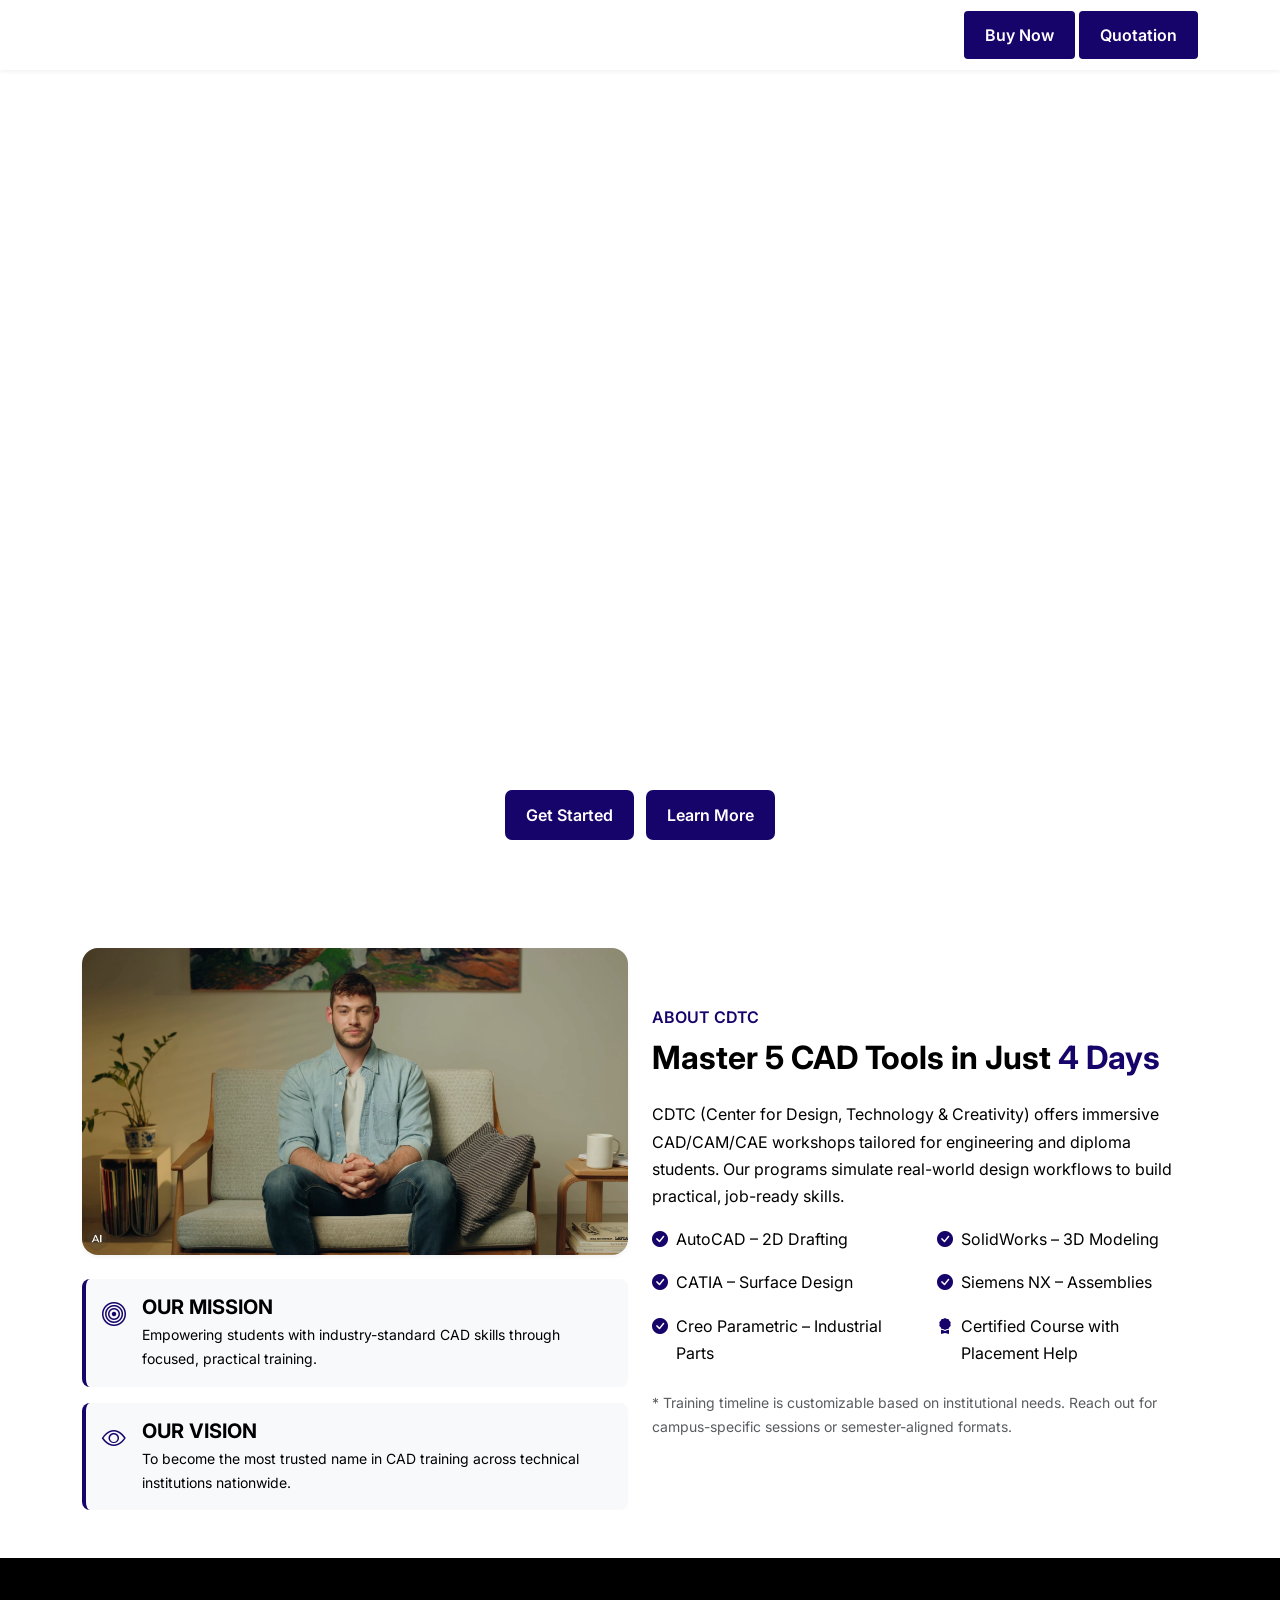
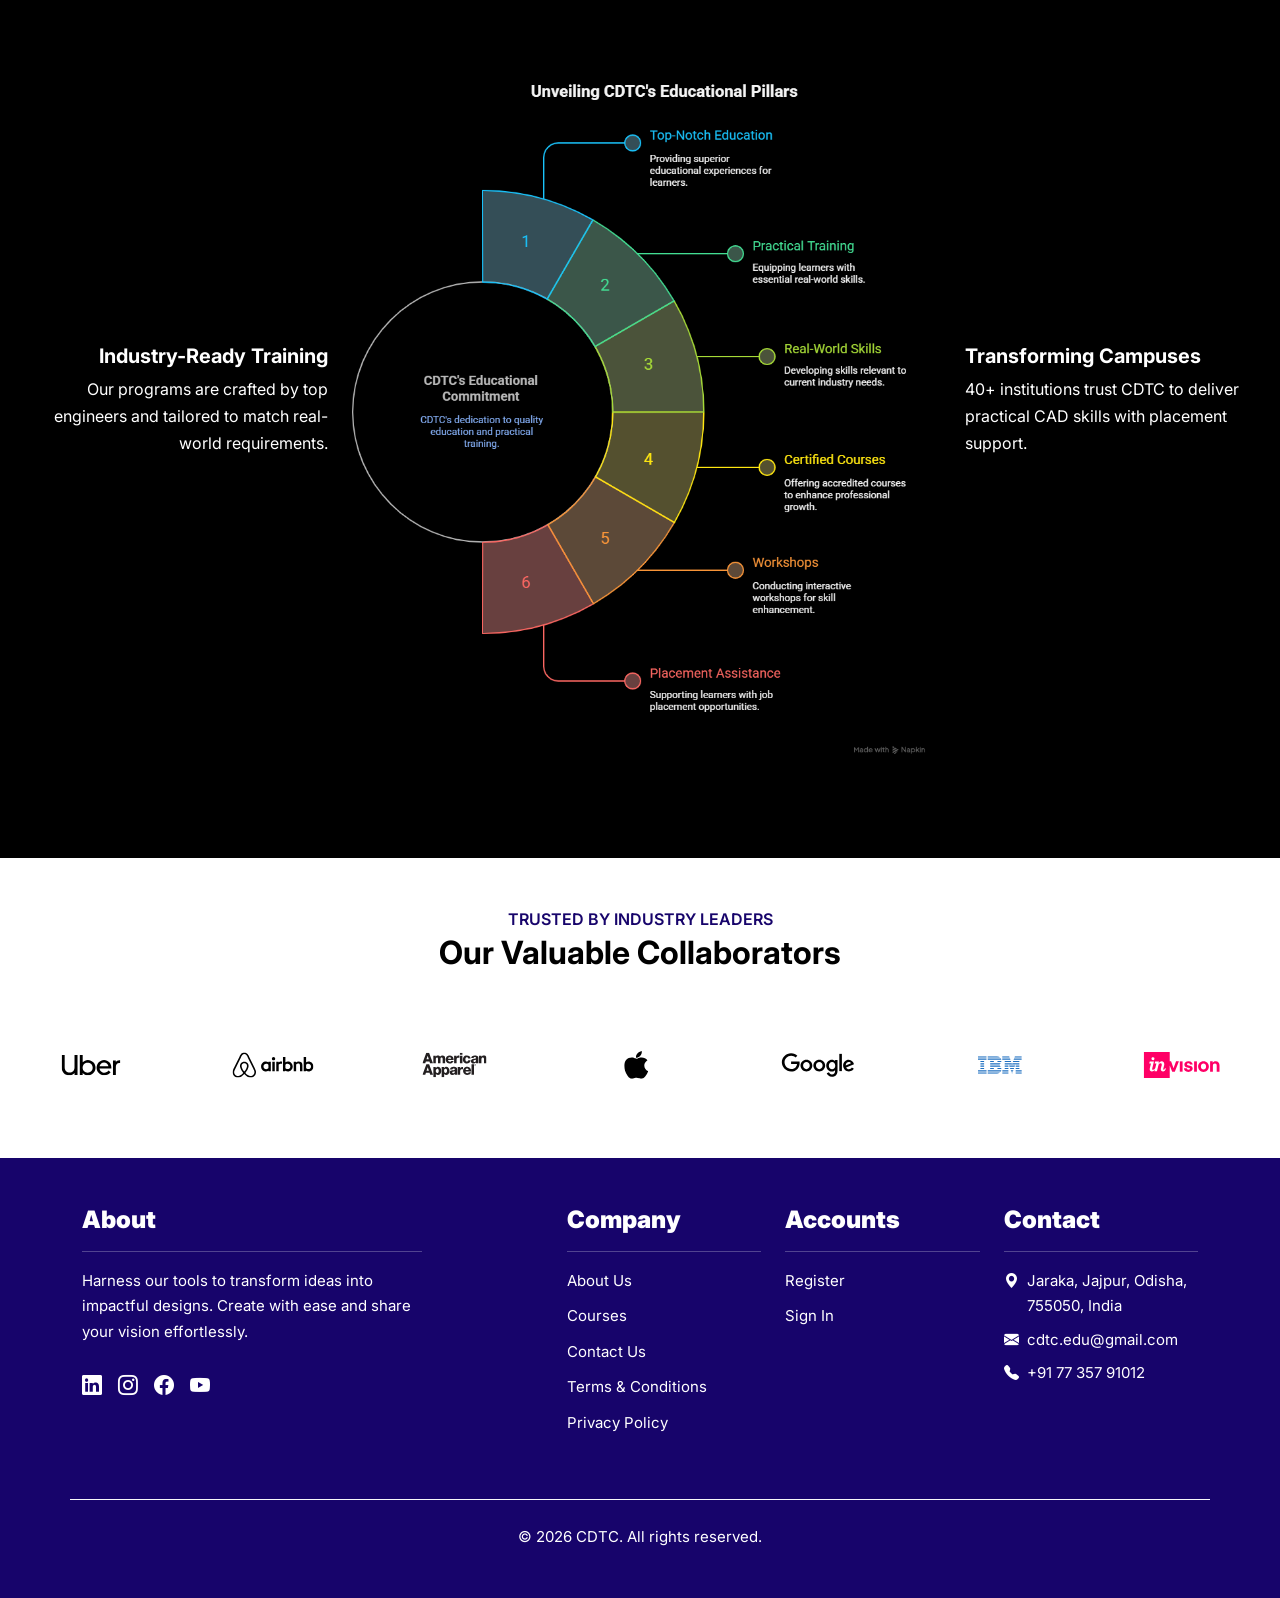
==== commit 6a252774: "about_2" ====
--- a/about.html
+++ b/about.html
@@ -123,13 +123,13 @@
   </video>
 
   <!-- Gradient Overlay: Black and Airbus Blue fade down -->
-  <div style="
+  <!-- <div style="
     position: absolute;
     top: 0; left: 0;
     width: 100%; height: 100%;
     background: linear-gradient(to bottom, rgba(0, 0, 0, 0.7) 10%, rgba(0, 51, 141, 0.3) 30%, rgba(0, 51, 141, 0) 60%);
     z-index: 0;">
-  </div>
+  </div> -->
 
   <!-- Hero Content: Centered horizontally, aligned to bottom -->
   <div class="container h-100 d-flex flex-column justify-content-end align-items-center text-center text-white" style="position: relative; z-index: 1; padding-bottom: 60px;">
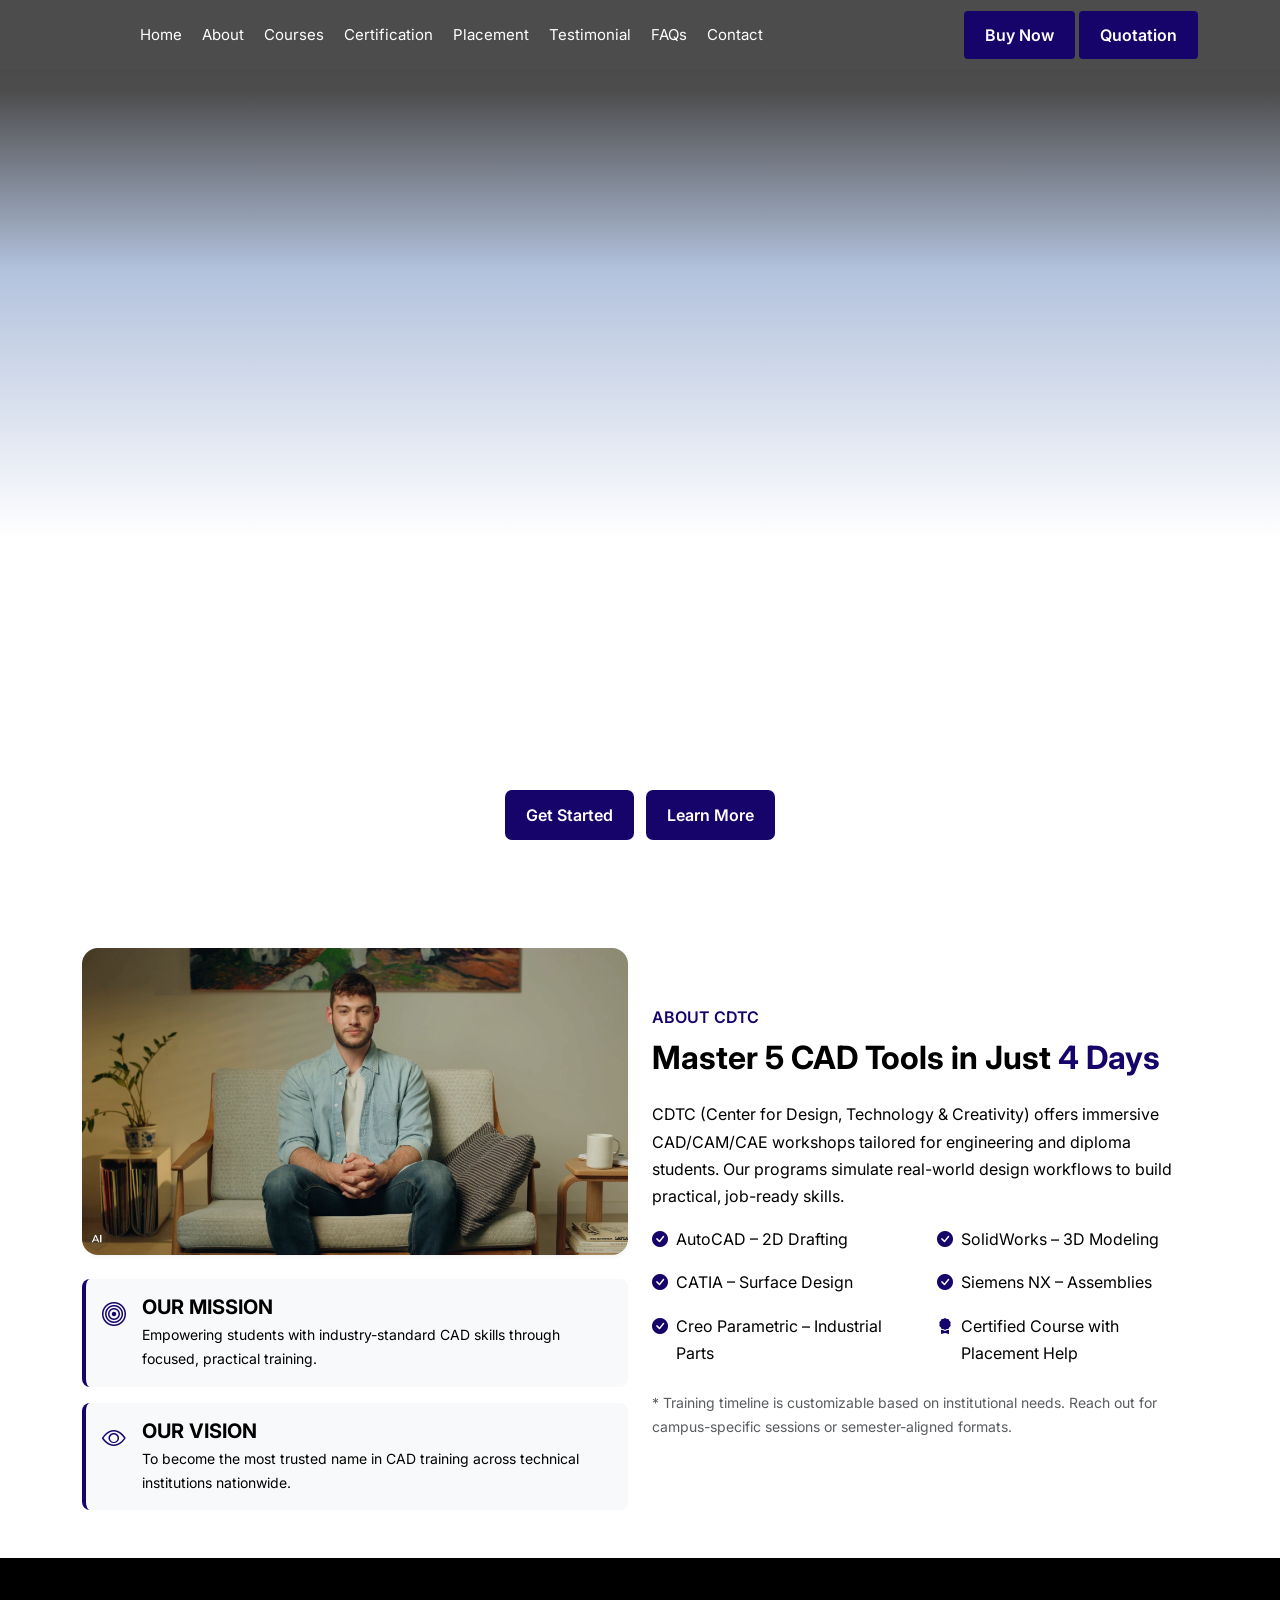
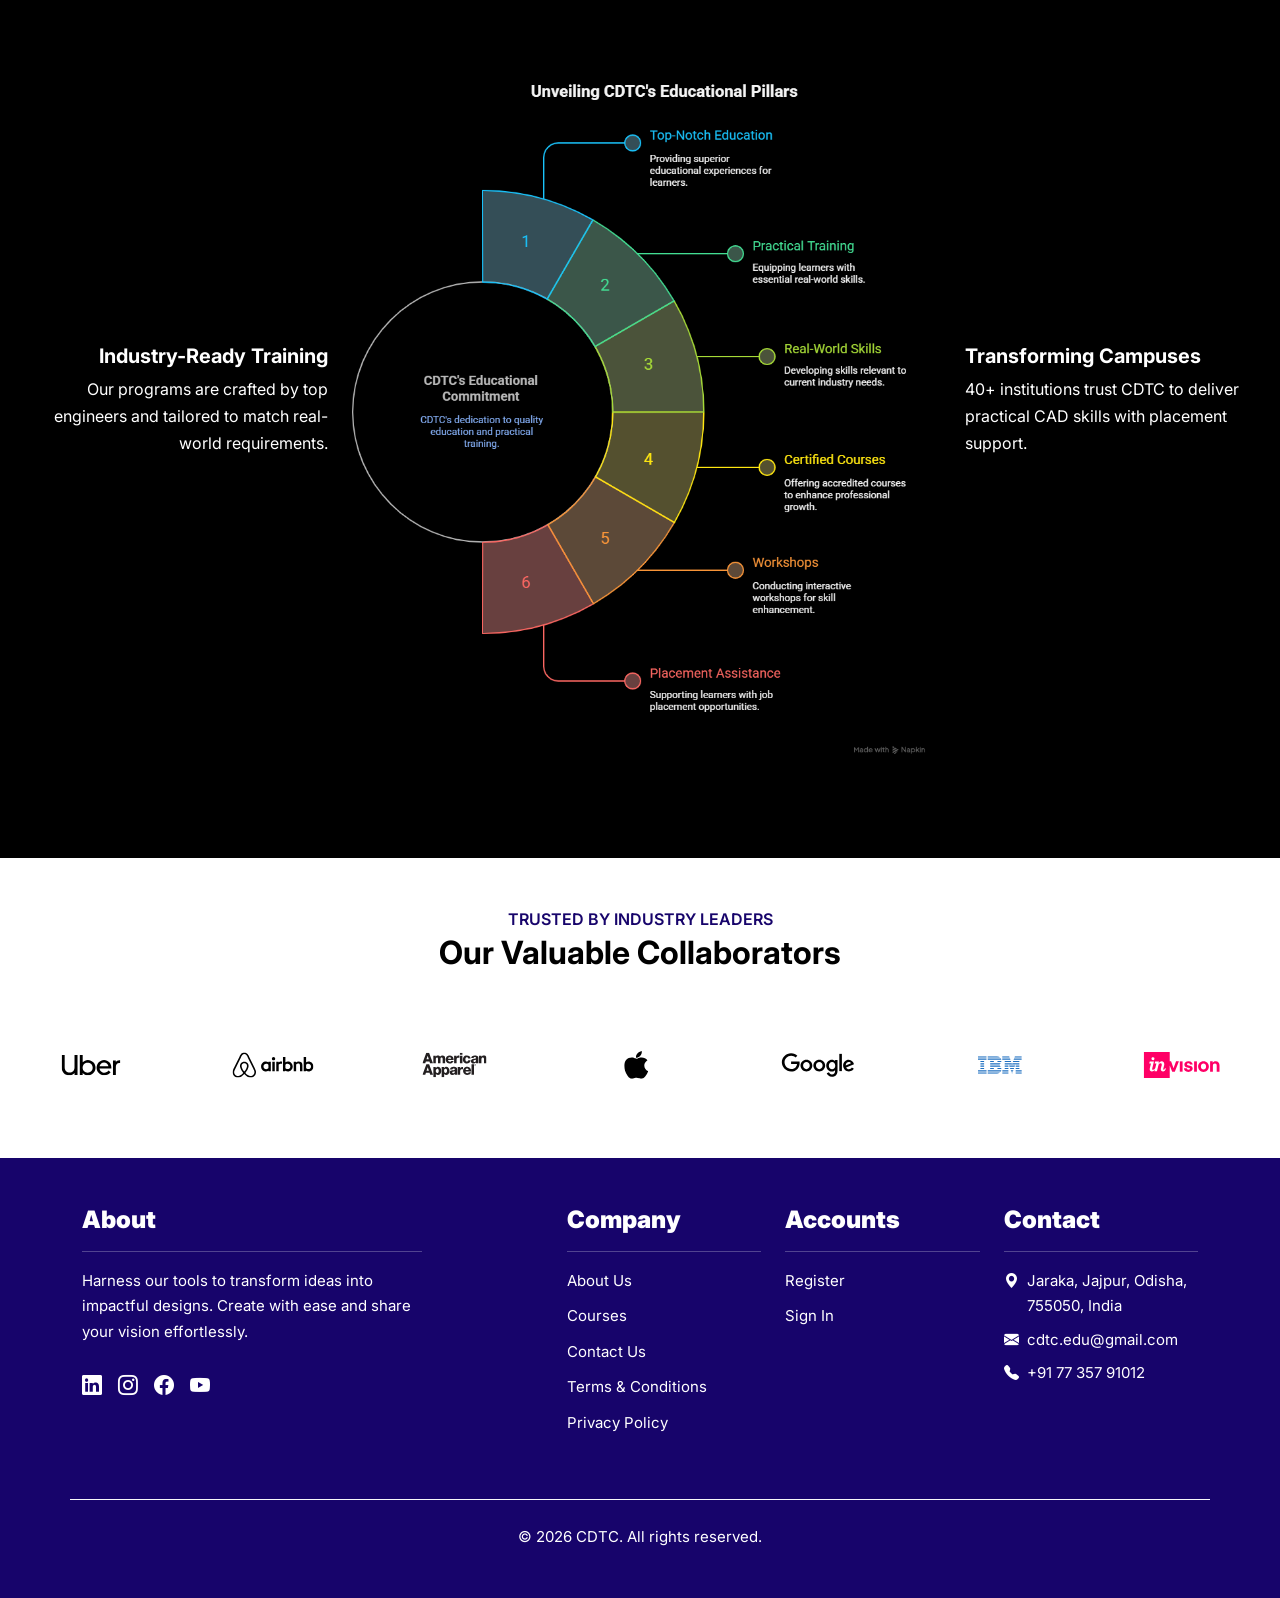
==== commit d3e23890: "pages modification" ====
--- a/about.html
+++ b/about.html
@@ -123,13 +123,13 @@
   </video>
 
   <!-- Gradient Overlay: Black and Airbus Blue fade down -->
-  <!-- <div style="
+  <div style="
     position: absolute;
     top: 0; left: 0;
     width: 100%; height: 100%;
     background: linear-gradient(to bottom, rgba(0, 0, 0, 0.7) 10%, rgba(0, 51, 141, 0.3) 30%, rgba(0, 51, 141, 0) 60%);
     z-index: 0;">
-  </div> -->
+  </div>
 
   <!-- Hero Content: Centered horizontally, aligned to bottom -->
   <div class="container h-100 d-flex flex-column justify-content-end align-items-center text-center text-white" style="position: relative; z-index: 1; padding-bottom: 60px;">
@@ -351,6 +351,8 @@
   }
 </style>
 
+
+<!--  Footer Content -->
 <footer class="footer pt-5 pb-5 bg-primary text-white">
   <div class="container">
 
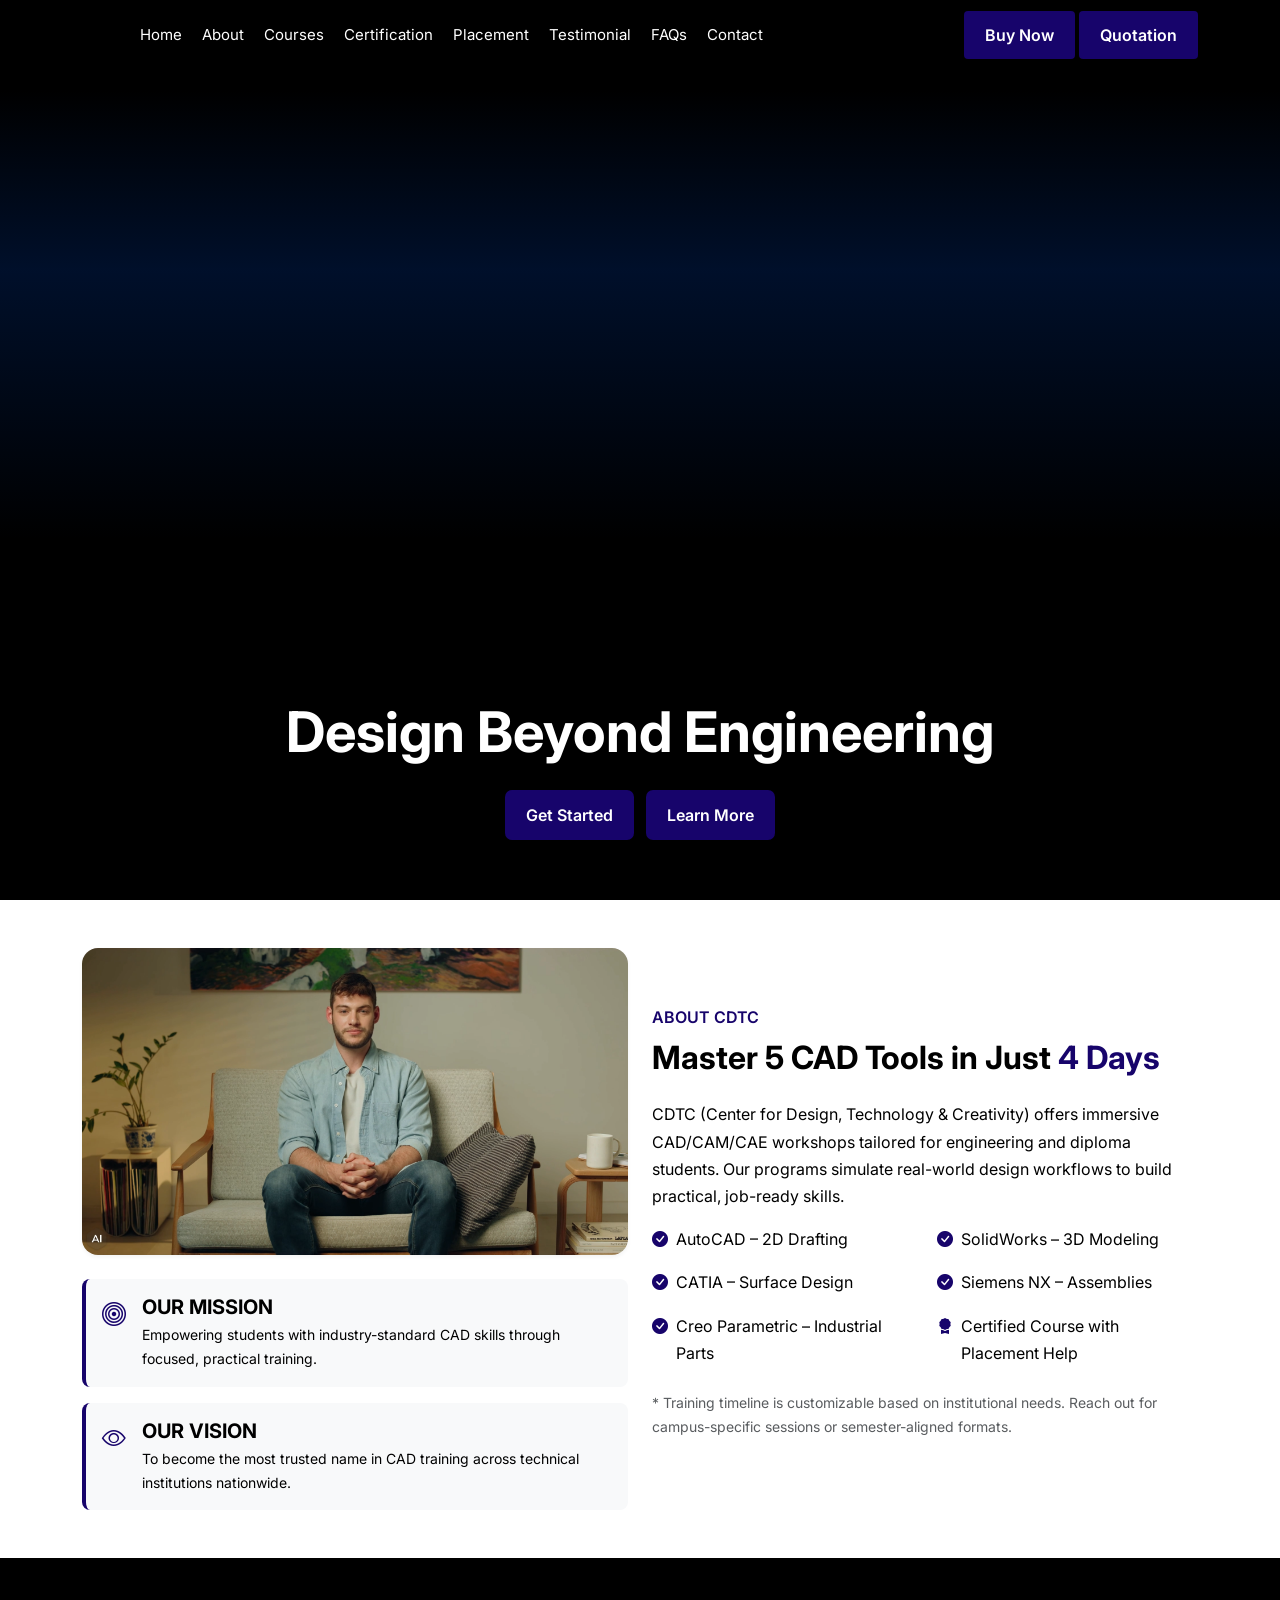
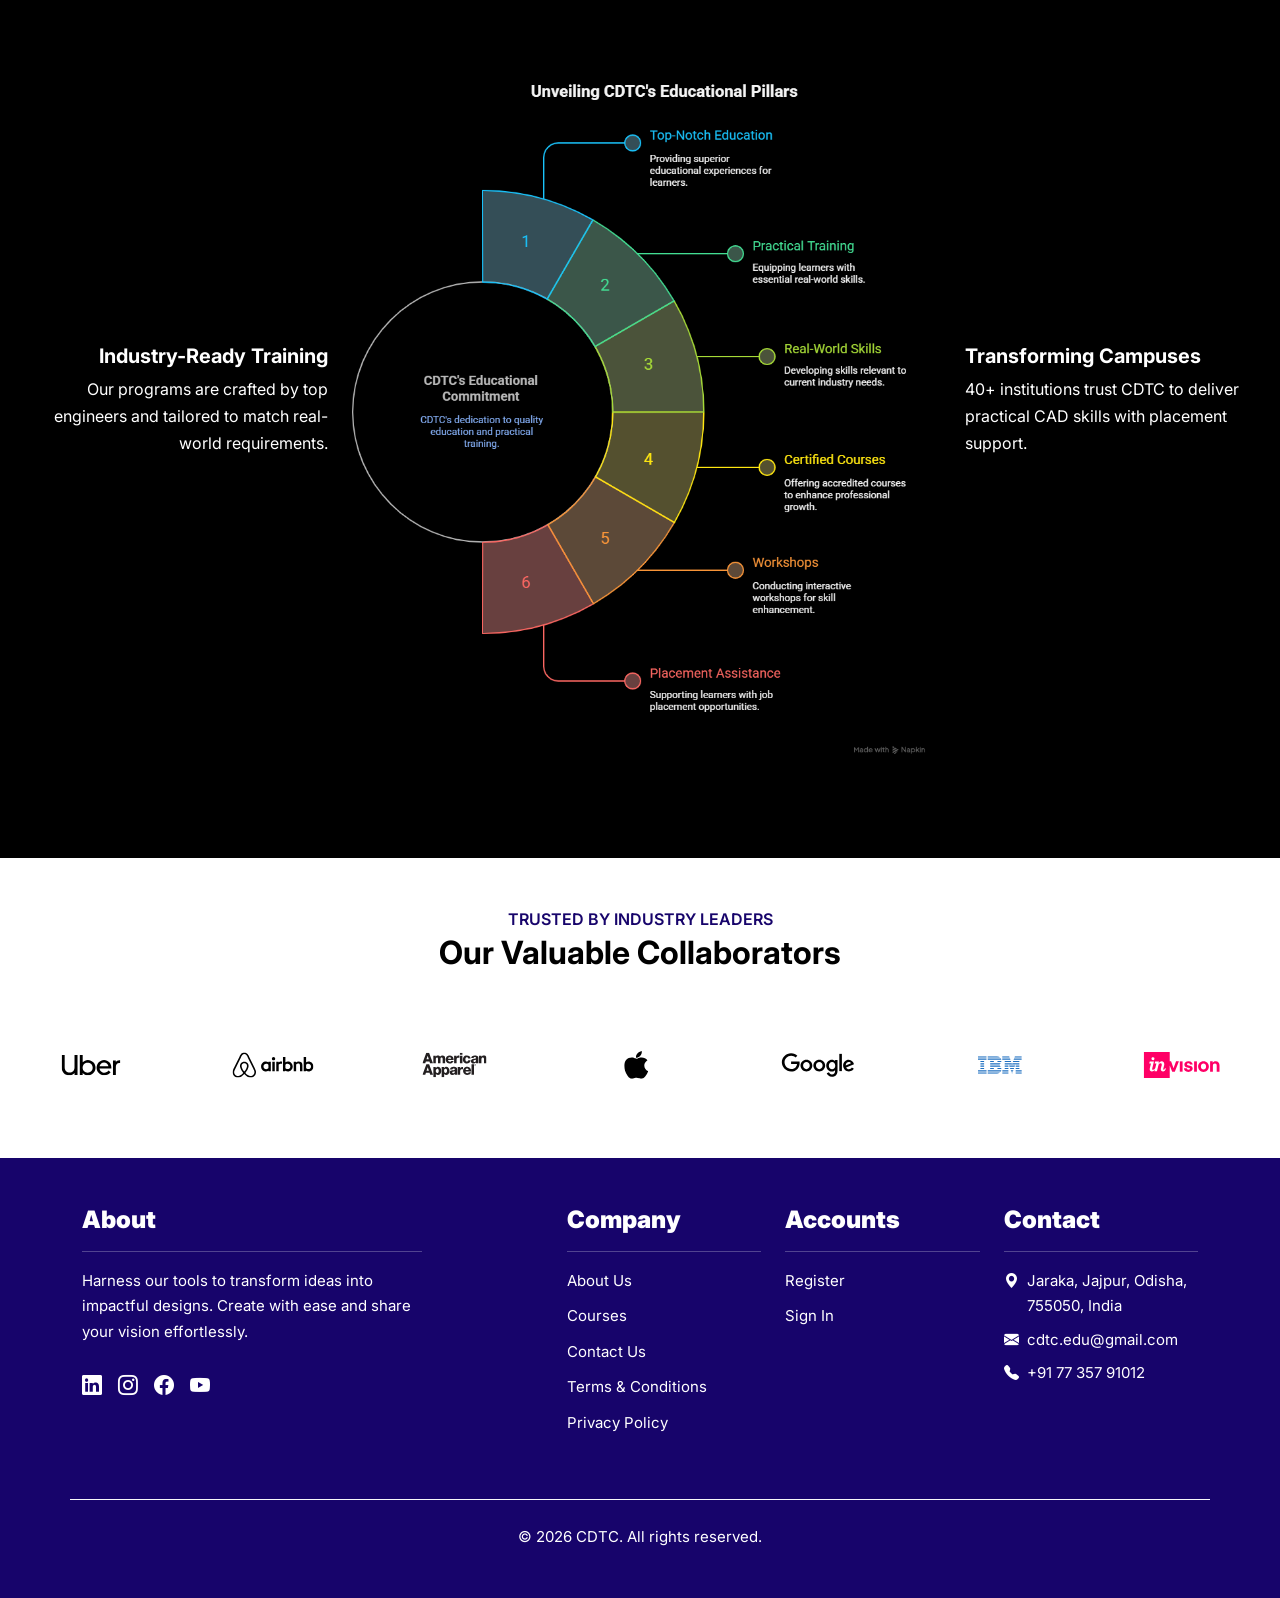
==== commit df0c04ae: "design update" ====
--- a/about.html
+++ b/about.html
@@ -117,7 +117,7 @@
 <!-- ======= Hero with Video Background and Top Gradient Overlay ======= -->
 <section id="hero-video" style="position: relative; height: 100vh; overflow: hidden;">
   <!-- Background Video -->
-  <video autoplay muted loop playsinline style="position: absolute; top: 0; left: 0; min-width: 100%; min-height: 100%; object-fit: cover; z-index: -1;">
+  <video autoplay muted loop playsinline style="position: absolute; top: 0; left: 0; width: 100%; height: 100%; object-fit: cover; background-color: #000; z-index: -1;">
     <source src="assets/video/clay_4a485c49f2.mp4" type="video/mp4">
     Your browser does not support the video tag.
   </video>
@@ -134,7 +134,14 @@
   <!-- Hero Content: Centered horizontally, aligned to bottom -->
   <div class="container h-100 d-flex flex-column justify-content-end align-items-center text-center text-white" style="position: relative; z-index: 1; padding-bottom: 60px;">
     <div>
-      <h1 class="display-4 fw-bold mb-4" style="color: #ffffff;">Design Beyond Engineering</h1>
+      <h1 class="display-4 fw-bold mb-4" style="color: #ffffff; text-shadow: 
+        -1px -1px 0 #000,  
+         1px -1px 0 #000,
+        -1px  1px 0 #000,
+         1px  1px 0 #000;">
+        Design Beyond Engineering
+      </h1>
+
       <a href="#contact" class="btn btn-light me-2">Get Started</a>
       <a href="#about" class="btn btn-outline-light">Learn More</a>
     </div>
